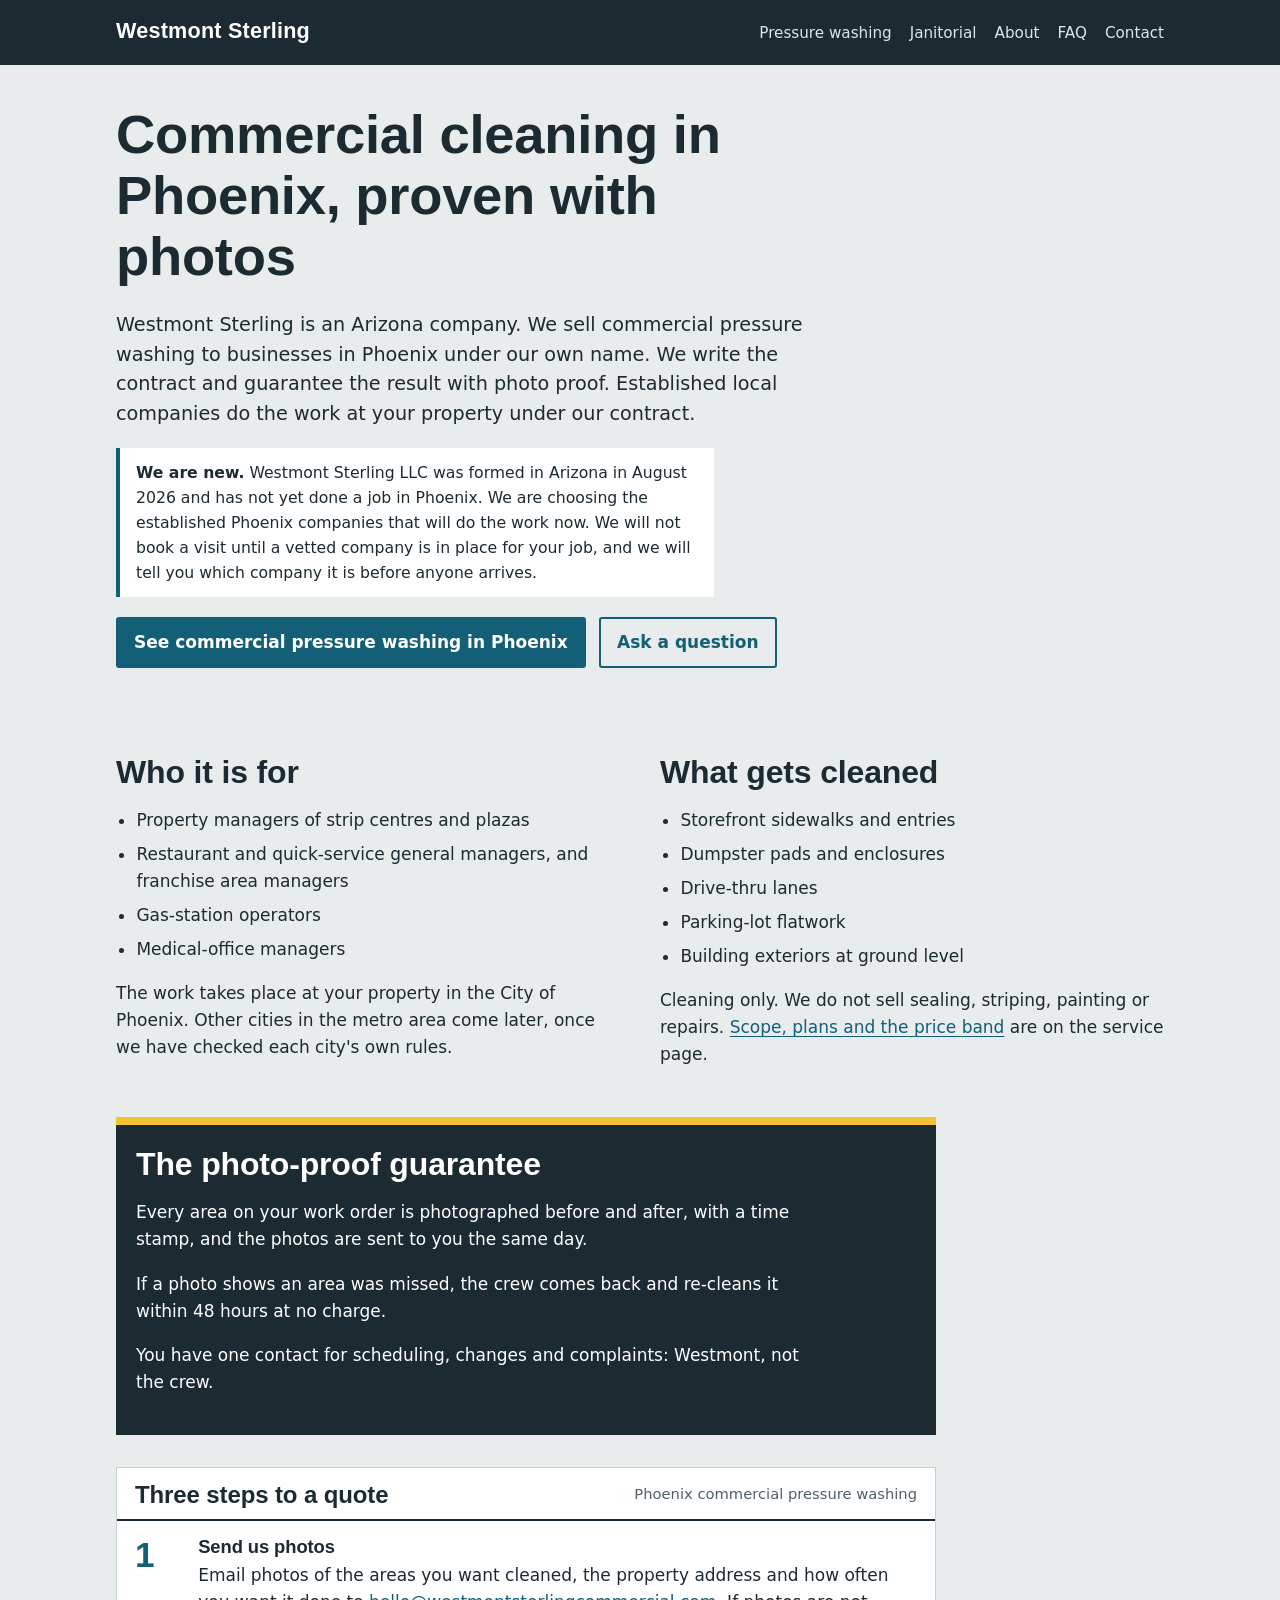
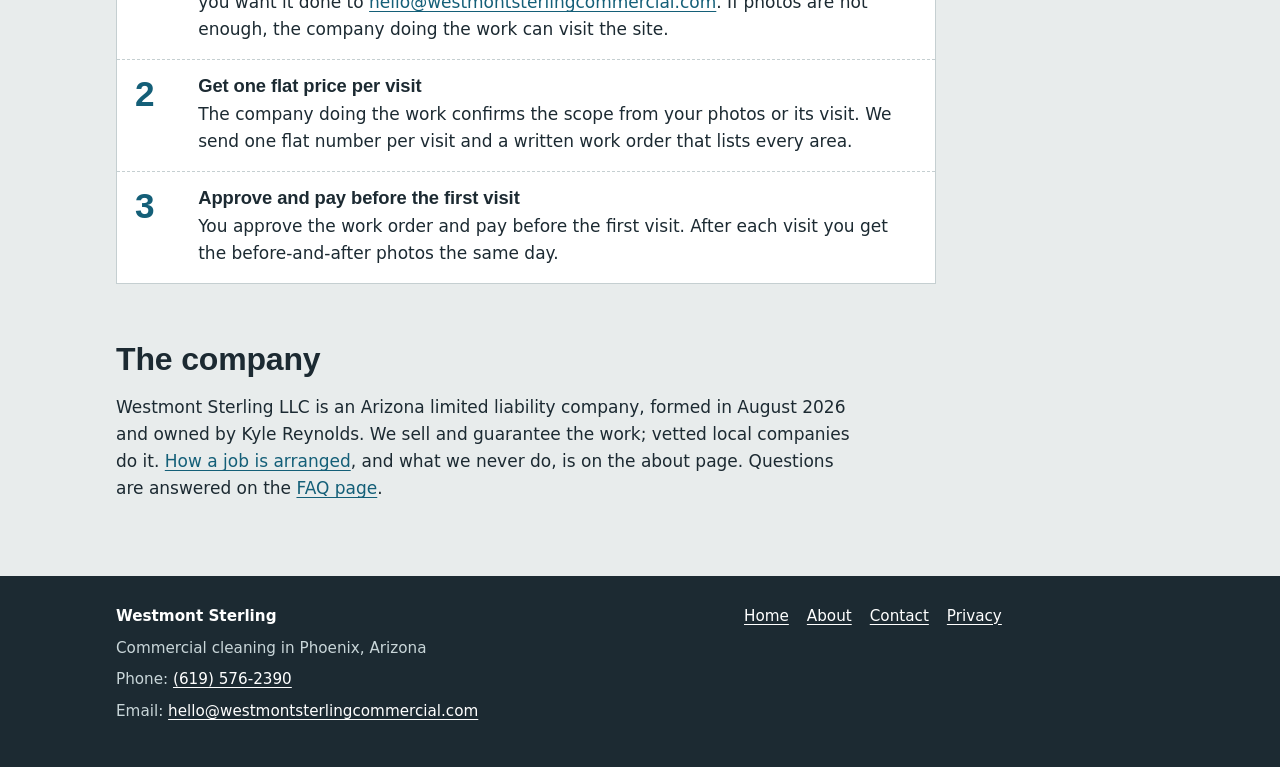
==== index.html @ 51c580ca "Publish westmontsterlingcommercial.com static site Co-Authored-By: Claude Opus 5.5 <noreply@anthropi" ====
<!doctype html>
<html lang="en">
<head>
<meta charset="utf-8">
<meta name="viewport" content="width=device-width, initial-scale=1">
<title>Commercial Cleaning in Phoenix, AZ | Westmont Sterling</title>
<meta name="description" content="Commercial cleaning in Phoenix, AZ: pressure washing sold and guaranteed by Westmont Sterling with dated photos, done by vetted local companies.">
<link rel="canonical" href="https://westmontsterlingcommercial.com/">
<link rel="stylesheet" href="styles.css">
<script type="application/ld+json">
{"@context":"https://schema.org","@type":"Organization","name":"Westmont Sterling","legalName":"Westmont Sterling LLC","url":"https://westmontsterlingcommercial.com/","email":"hello@westmontsterlingcommercial.com","telephone":"+1-619-576-2390","foundingDate":"2026-08-09","areaServed":{"@type":"City","name":"Phoenix","containedInPlace":{"@type":"State","name":"Arizona"}}}
</script>
</head>
<body>
<a class="skip" href="#main">Skip to content</a>
<header class="site-header">
  <div class="wrap">
    <a class="brand" href="index.html">Westmont Sterling</a>
    <nav class="site-nav" aria-label="Main">
      <ul>
        <li><a href="pressure-washing-phoenix.html">Pressure washing</a></li>
        <li><a href="janitorial-phoenix.html">Janitorial</a></li>
        <li><a href="about.html">About</a></li>
        <li><a href="faq.html">FAQ</a></li>
        <li><a href="contact.html">Contact</a></li>
      </ul>
    </nav>
  </div>
</header>

<main id="main">
  <div class="wrap">
    <section class="hero">
      <h1>Commercial cleaning in Phoenix, proven with photos</h1>
      <p class="lede">Westmont Sterling is an Arizona company. We sell commercial pressure washing to businesses in Phoenix under our own name. We write the contract and guarantee the result with photo proof. Established local companies do the work at your property under our contract.</p>
      <p class="disclosure"><strong>We are new.</strong> Westmont Sterling LLC was formed in Arizona in August 2026 and has not yet done a job in Phoenix. We are choosing the established Phoenix companies that will do the work now. We will not book a visit until a vetted company is in place for your job, and we will tell you which company it is before anyone arrives.</p>
      <p><a class="button" href="pressure-washing-phoenix.html">See commercial pressure washing in Phoenix</a> <a class="button quiet" href="contact.html">Ask a question</a></p>
    </section>

    <section class="split" aria-labelledby="who">
      <div>
        <h2 id="who">Who it is for</h2>
        <ul class="facts">
          <li>Property managers of strip centres and plazas</li>
          <li>Restaurant and quick-service general managers, and franchise area managers</li>
          <li>Gas-station operators</li>
          <li>Medical-office managers</li>
        </ul>
        <p>The work takes place at your property in the City of Phoenix. Other cities in the metro area come later, once we have checked each city's own rules.</p>
      </div>
      <div>
        <h2>What gets cleaned</h2>
        <ul class="facts">
          <li>Storefront sidewalks and entries</li>
          <li>Dumpster pads and enclosures</li>
          <li>Drive-thru lanes</li>
          <li>Parking-lot flatwork</li>
          <li>Building exteriors at ground level</li>
        </ul>
        <p>Cleaning only. We do not sell sealing, striping, painting or repairs. <a href="pressure-washing-phoenix.html">Scope, plans and the price band</a> are on the service page.</p>
      </div>
    </section>

    <section class="guarantee" aria-labelledby="proof">
      <h2 id="proof">The photo-proof guarantee</h2>
      <p>Every area on your work order is photographed before and after, with a time stamp, and the photos are sent to you the same day.</p>
      <p>If a photo shows an area was missed, the crew comes back and re-cleans it within 48 hours at no charge.</p>
      <p>You have one contact for scheduling, changes and complaints: Westmont, not the crew.</p>
    </section>

    <section class="work-order" aria-labelledby="steps">
      <header>
        <h2 id="steps">Three steps to a quote</h2>
        <p>Phoenix commercial pressure washing</p>
      </header>
      <ol>
        <li>
          <div>
            <h3>Send us photos</h3>
            <p>Email photos of the areas you want cleaned, the property address and how often you want it done to <a href="mailto:hello@westmontsterlingcommercial.com">hello@westmontsterlingcommercial.com</a>. If photos are not enough, the company doing the work can visit the site.</p>
          </div>
        </li>
        <li>
          <div>
            <h3>Get one flat price per visit</h3>
            <p>The company doing the work confirms the scope from your photos or its visit. We send one flat number per visit and a written work order that lists every area.</p>
          </div>
        </li>
        <li>
          <div>
            <h3>Approve and pay before the first visit</h3>
            <p>You approve the work order and pay before the first visit. After each visit you get the before-and-after photos the same day.</p>
          </div>
        </li>
      </ol>
    </section>

    <section class="prose" aria-labelledby="company">
      <h2 id="company">The company</h2>
      <p>Westmont Sterling LLC is an Arizona limited liability company, formed in August 2026 and owned by Kyle Reynolds. We sell and guarantee the work; vetted local companies do it. <a href="about.html">How a job is arranged</a>, and what we never do, is on the about page. Questions are answered on the <a href="faq.html">FAQ page</a>.</p>
    </section>
  </div>
</main>

<footer class="site-footer">
  <div class="wrap">
    <div class="nap">
      <p><strong>Westmont Sterling</strong></p>
      <p>Commercial cleaning in Phoenix, Arizona</p>
      <p>Phone: <a href="tel:+16195762390">(619) 576-2390</a></p>
      <p>Email: <a href="mailto:hello@westmontsterlingcommercial.com">hello@westmontsterlingcommercial.com</a></p>
    </div>
    <nav aria-label="Footer">
      <ul>
        <li><a href="index.html">Home</a></li>
        <li><a href="about.html">About</a></li>
        <li><a href="contact.html">Contact</a></li>
        <li><a href="privacy.html">Privacy</a></li>
      </ul>
    </nav>
  </div>
</footer>
</body>
</html>
---- styles.css ----
/* Westmont Sterling — site v1 stylesheet. No frameworks, no web fonts, no third-party requests. */

:root {
  --concrete: #e8ecec;   /* washed concrete: page ground */
  --sheet: #ffffff;      /* work-order paper */
  --ink: #1c2a32;        /* wet asphalt: text */
  --muted: #4f5f68;      /* secondary text, 7:1 on sheet */
  --water: #145f78;      /* pool-tile blue: links, rules */
  --water-deep: #0e4558;
  --rule: #c5cfd1;
  --hivis: #f2c230;      /* used only on the guarantee */

  --head: "Avenir Next Condensed", "Roboto Condensed", "Arial Narrow", "Helvetica Neue", Arial, sans-serif;
  --body: system-ui, -apple-system, "Segoe UI", Roboto, "Helvetica Neue", Arial, sans-serif;

  --measure: 68ch;
  --gutter: 16px;
}

*, *::before, *::after { box-sizing: border-box; }

html { -webkit-text-size-adjust: 100%; }

body {
  margin: 0;
  background: var(--concrete);
  color: var(--ink);
  font-family: var(--body);
  font-size: 1.0625rem;
  line-height: 1.6;
}

a { color: var(--water); text-underline-offset: 0.18em; }
a:hover { color: var(--water-deep); }
a:focus-visible, summary:focus-visible {
  outline: 3px solid var(--hivis);
  outline-offset: 2px;
  border-radius: 2px;
}

.skip {
  position: absolute; left: -999px; top: 0;
  background: var(--ink); color: #fff; padding: 8px 12px;
}
.skip:focus { left: 8px; top: 8px; }

/* Header */
.site-header {
  background: var(--ink);
  color: #fff;
}
.site-header .wrap {
  display: flex; flex-wrap: wrap; align-items: baseline; justify-content: space-between;
  gap: 8px 24px; padding-top: 14px; padding-bottom: 14px;
}
.brand {
  font-family: var(--head);
  font-weight: 700;
  font-size: 1.35rem;
  letter-spacing: 0.01em;
  color: #fff;
  text-decoration: none;
}
.brand:hover { color: #fff; }
.site-nav ul {
  list-style: none; margin: 0; padding: 0;
  display: flex; flex-wrap: wrap; gap: 4px 18px;
}
.site-nav a {
  color: #dbe6e8; text-decoration: none; font-size: 0.95rem;
  padding: 6px 0; display: inline-block;
}
.site-nav a:hover, .site-nav a[aria-current="page"] {
  color: #fff; text-decoration: underline; text-decoration-color: var(--hivis);
  text-decoration-thickness: 2px;
}

/* Layout */
.wrap {
  max-width: 1080px;
  margin: 0 auto;
  padding-left: var(--gutter);
  padding-right: var(--gutter);
}
main { padding: 32px 0 56px; }
.prose { max-width: var(--measure); }

/* Type scale (1.25 ratio) */
h1, h2, h3 {
  font-family: var(--head);
  font-weight: 700;
  line-height: 1.12;
  letter-spacing: -0.005em;
  margin: 0 0 0.5em;
}
h1 { font-size: clamp(2rem, 6.4vw, 3.4rem); max-width: 20ch; }
h2 { font-size: clamp(1.5rem, 3.6vw, 2rem); margin-top: 1.8em; }
h3 { font-size: 1.25rem; margin-top: 1.4em; }
p, ul, ol, dl { margin: 0 0 1em; }
.lede { font-size: 1.2rem; line-height: 1.55; max-width: 60ch; }
.small { font-size: 0.9rem; color: var(--muted); }

/* Hero: a plain statement, then the disclosure, nothing decorative */
.hero { padding: 8px 0 8px; }
.hero h1 { margin-bottom: 0.4em; }
.disclosure {
  border-left: 4px solid var(--water);
  background: var(--sheet);
  padding: 12px 16px;
  max-width: 60ch;
  font-size: 0.98rem;
}

/* The work-order sheet: the one memorable element */
.work-order {
  background: var(--sheet);
  border: 1px solid var(--rule);
  margin: 32px 0;
  max-width: 820px;
}
.work-order header {
  display: flex; flex-wrap: wrap; justify-content: space-between; gap: 4px 16px;
  border-bottom: 2px solid var(--ink);
  padding: 14px 18px 10px;
}
.work-order header h2 { margin: 0; font-size: 1.5rem; }
.work-order header p { margin: 0; color: var(--muted); font-size: 0.92rem; }
.work-order ol {
  list-style: none; margin: 0; padding: 0;
  counter-reset: step;
}
.work-order li {
  counter-increment: step;
  display: grid;
  grid-template-columns: 3.2rem 1fr;
  gap: 0 12px;
  padding: 16px 18px;
  border-bottom: 1px dashed var(--rule);
}
.work-order li:last-child { border-bottom: 0; }
.work-order li::before {
  content: counter(step);
  font-family: var(--head);
  font-weight: 700;
  font-size: 2.2rem;
  line-height: 1;
  color: var(--water);
}
.work-order li h3 { margin: 0 0 4px; font-size: 1.15rem; }
.work-order li p { margin: 0; }

/* Guarantee: the only place the hi-vis colour appears */
.guarantee {
  background: var(--ink);
  color: #fff;
  padding: 22px 20px;
  margin: 32px 0;
  max-width: 820px;
  border-top: 8px solid var(--hivis);
}
.guarantee h2 { margin-top: 0; color: #fff; }
.guarantee p { max-width: 62ch; }
.guarantee a { color: #fff; }

/* Two-column blocks on wider screens */
.split { display: grid; gap: 8px 40px; }
@media (min-width: 760px) {
  .split { grid-template-columns: 1fr 1fr; }
}

/* Plain lists of facts */
.facts { padding-left: 1.2em; }
.facts li { margin-bottom: 0.4em; }

/* Price table */
.price-table {
  border-collapse: collapse;
  width: 100%;
  max-width: 640px;
  background: var(--sheet);
  margin: 8px 0 12px;
  font-size: 0.98rem;
}
.price-table caption {
  text-align: left; font-size: 0.9rem; color: var(--muted); padding-bottom: 6px;
}
.price-table th, .price-table td {
  text-align: left; padding: 10px 12px; border-bottom: 1px solid var(--rule); vertical-align: top;
}
.price-table thead th { border-bottom: 2px solid var(--ink); font-family: var(--head); font-size: 1.05rem; }
.price-table td.num { white-space: nowrap; font-variant-numeric: tabular-nums; }

/* FAQ */
.faq details {
  background: var(--sheet);
  border: 1px solid var(--rule);
  margin: 0 0 8px;
  max-width: 820px;
}
.faq summary {
  cursor: pointer;
  padding: 14px 16px;
  font-weight: 600;
  list-style-position: outside;
}
.faq details[open] summary { border-bottom: 1px solid var(--rule); }
.faq details > div { padding: 12px 16px 4px; max-width: var(--measure); }
.faq h2 + details { margin-top: 0; }

/* Contact block */
.contact-lines { font-size: 1.25rem; line-height: 1.8; padding-left: 0; list-style: none; }
.contact-lines a { font-weight: 600; }

.button {
  display: inline-block;
  background: var(--water);
  color: #fff;
  text-decoration: none;
  font-weight: 600;
  padding: 12px 18px;
  border-radius: 3px;
  margin: 4px 8px 4px 0;
}
.button:hover { background: var(--water-deep); color: #fff; }
.button.quiet {
  background: transparent; color: var(--water); border: 2px solid var(--water); padding: 10px 16px;
}
.button.quiet:hover { background: var(--sheet); color: var(--water-deep); }

.callout {
  background: var(--sheet);
  border: 1px solid var(--rule);
  padding: 18px 20px;
  max-width: 820px;
  margin: 28px 0;
}
.callout h2 { margin-top: 0; }

/* Footer: name, phone, email on every page (P4 step 5; no address, C16) */
.site-footer {
  background: var(--ink);
  color: #c9d6d9;
  font-size: 0.95rem;
  padding: 28px 0 36px;
}
.site-footer a { color: #fff; }
.site-footer .wrap { display: grid; gap: 16px 40px; }
@media (min-width: 760px) {
  .site-footer .wrap { grid-template-columns: 1.4fr 1fr; }
}
.site-footer ul { list-style: none; margin: 0; padding: 0; display: flex; flex-wrap: wrap; gap: 4px 18px; }
.site-footer p { margin: 0 0 0.5em; }
.nap strong { color: #fff; }

@media (prefers-reduced-motion: reduce) {
  * { scroll-behavior: auto !important; transition: none !important; animation: none !important; }
}

@media print {
  .site-header, .site-footer, .skip { display: none; }
  body { background: #fff; }
}
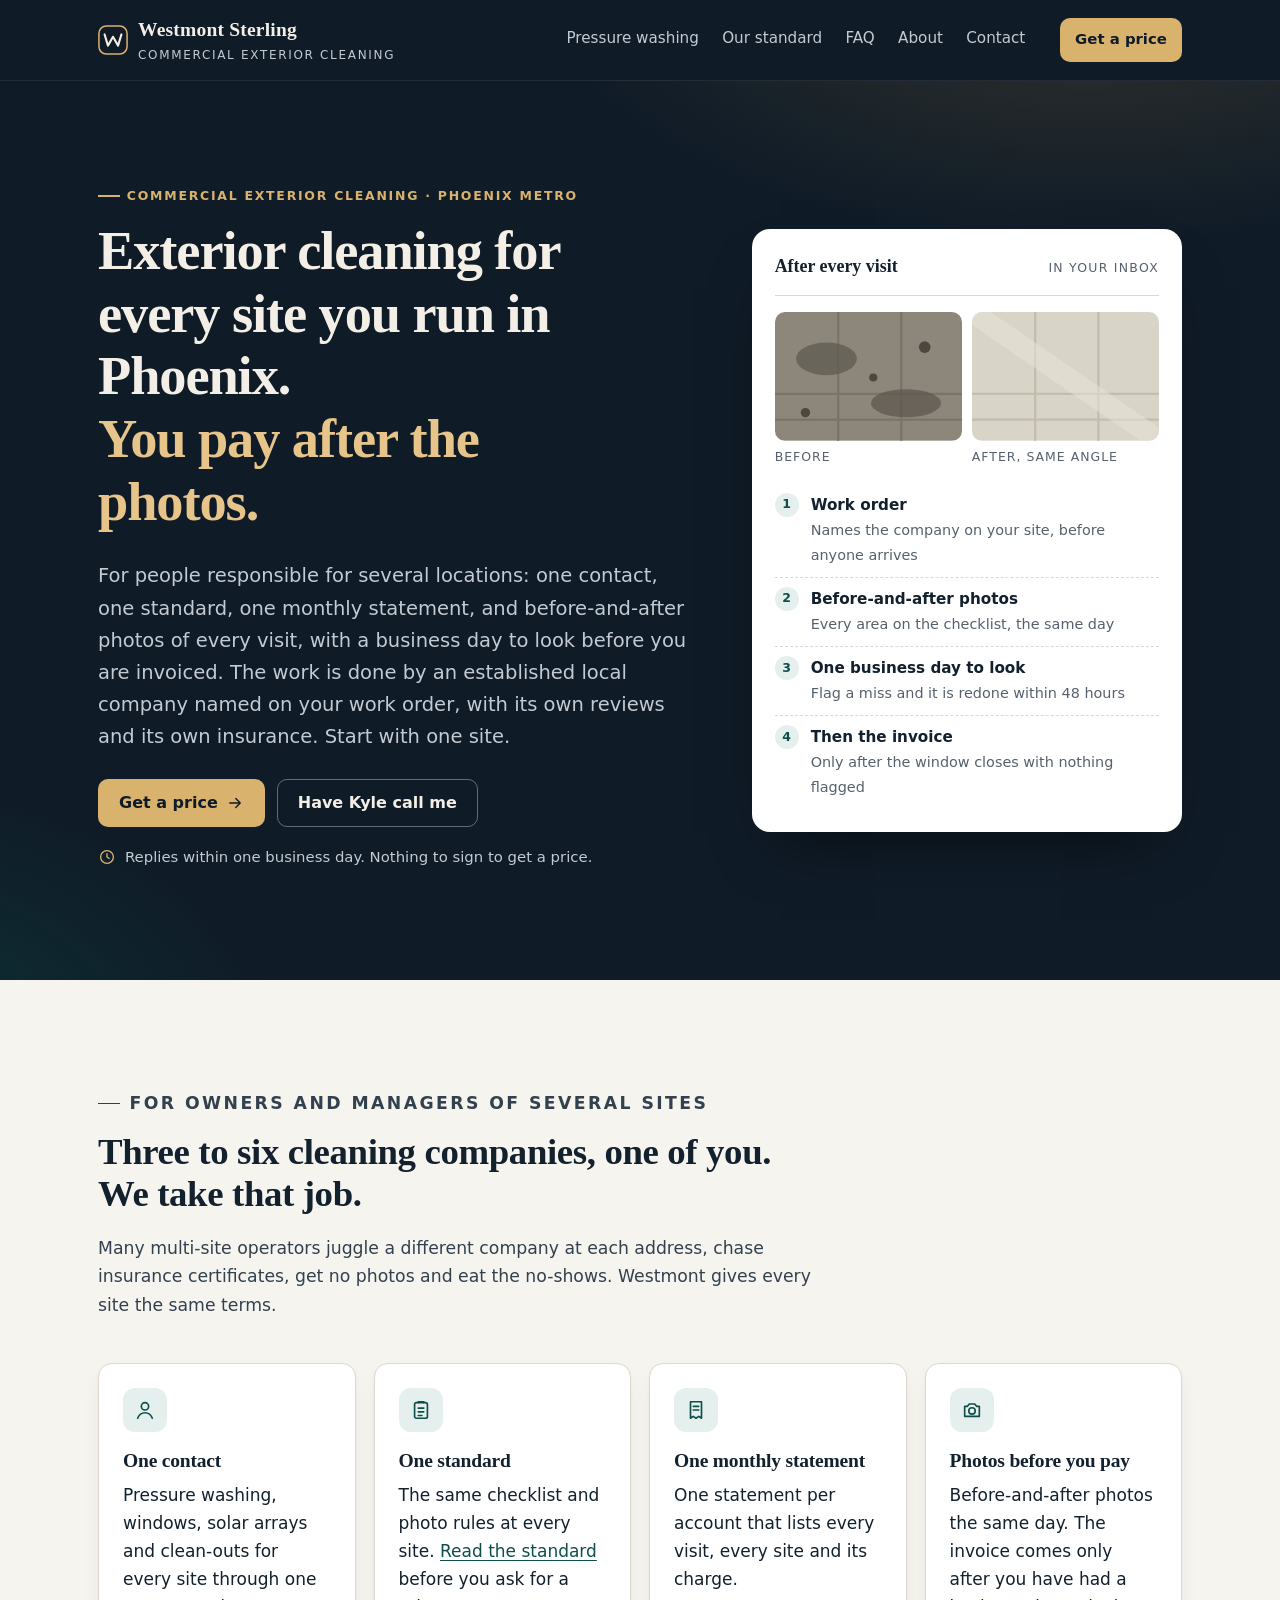
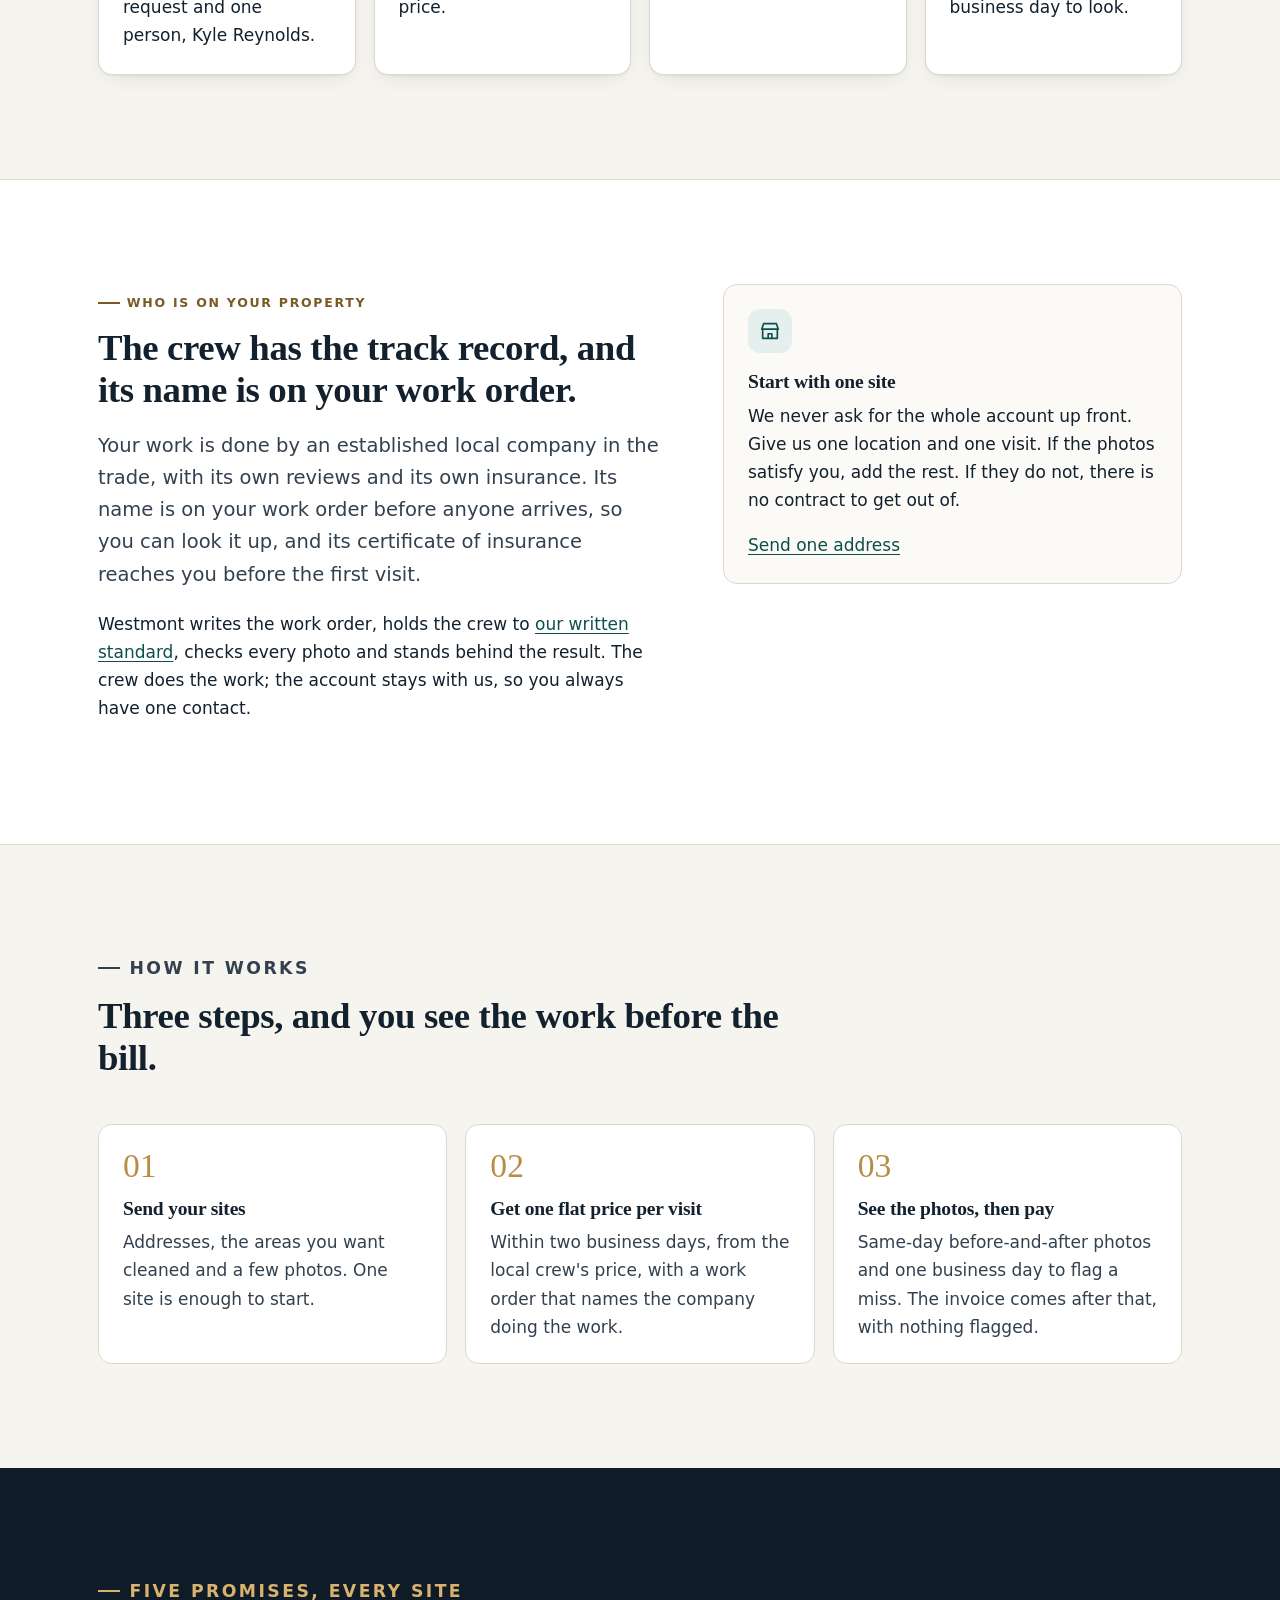
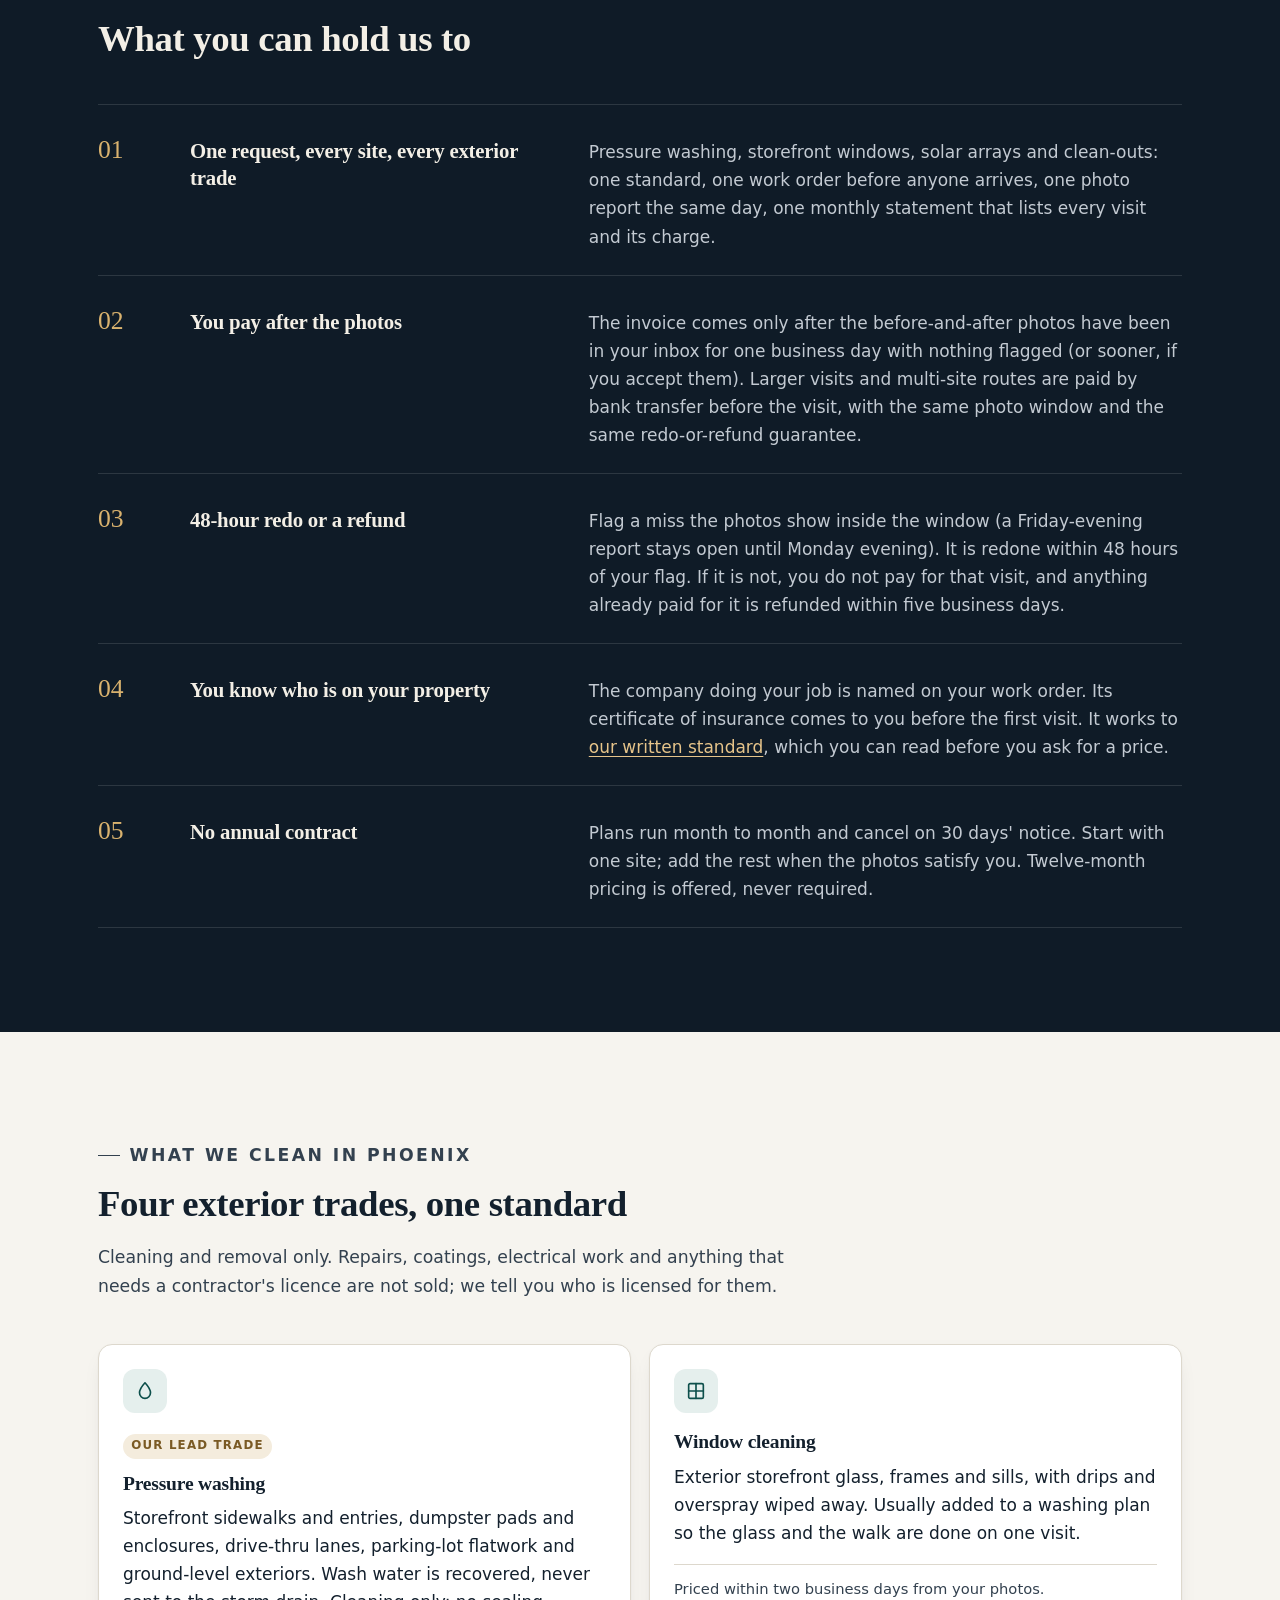
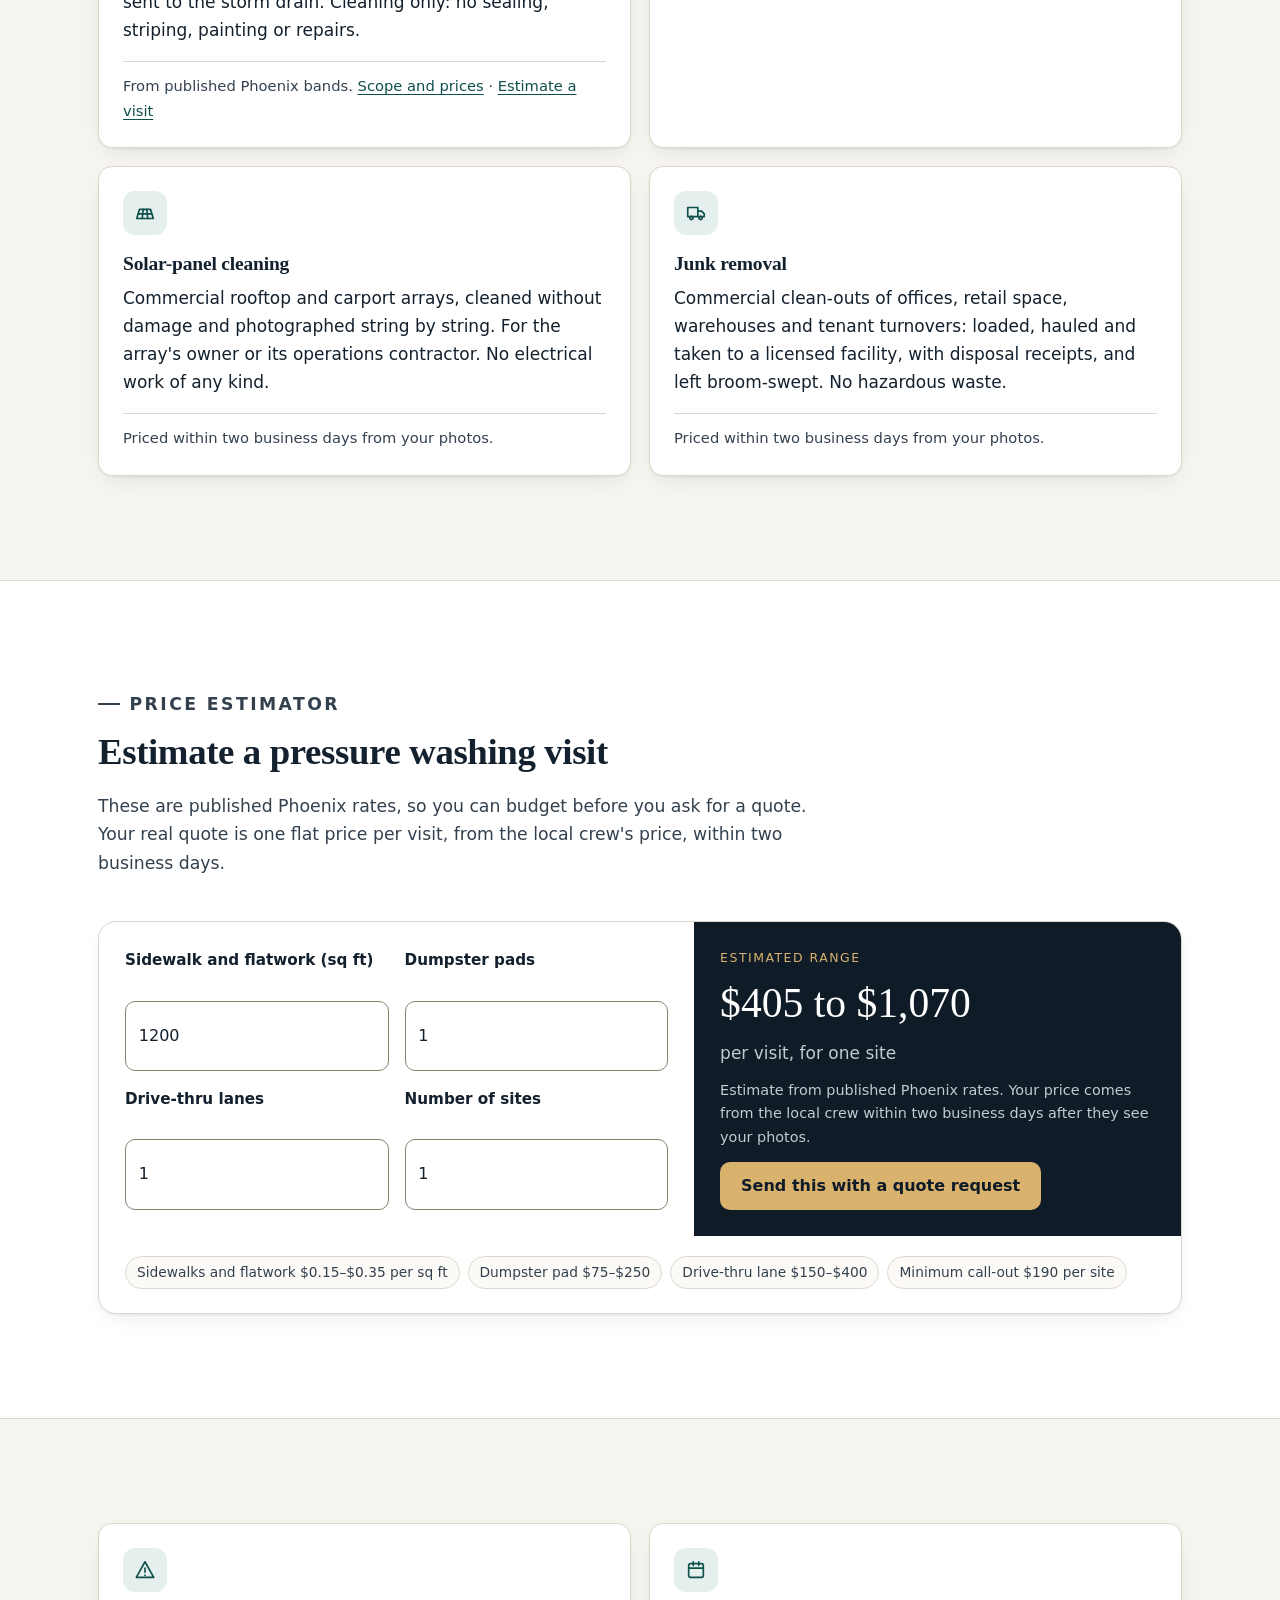
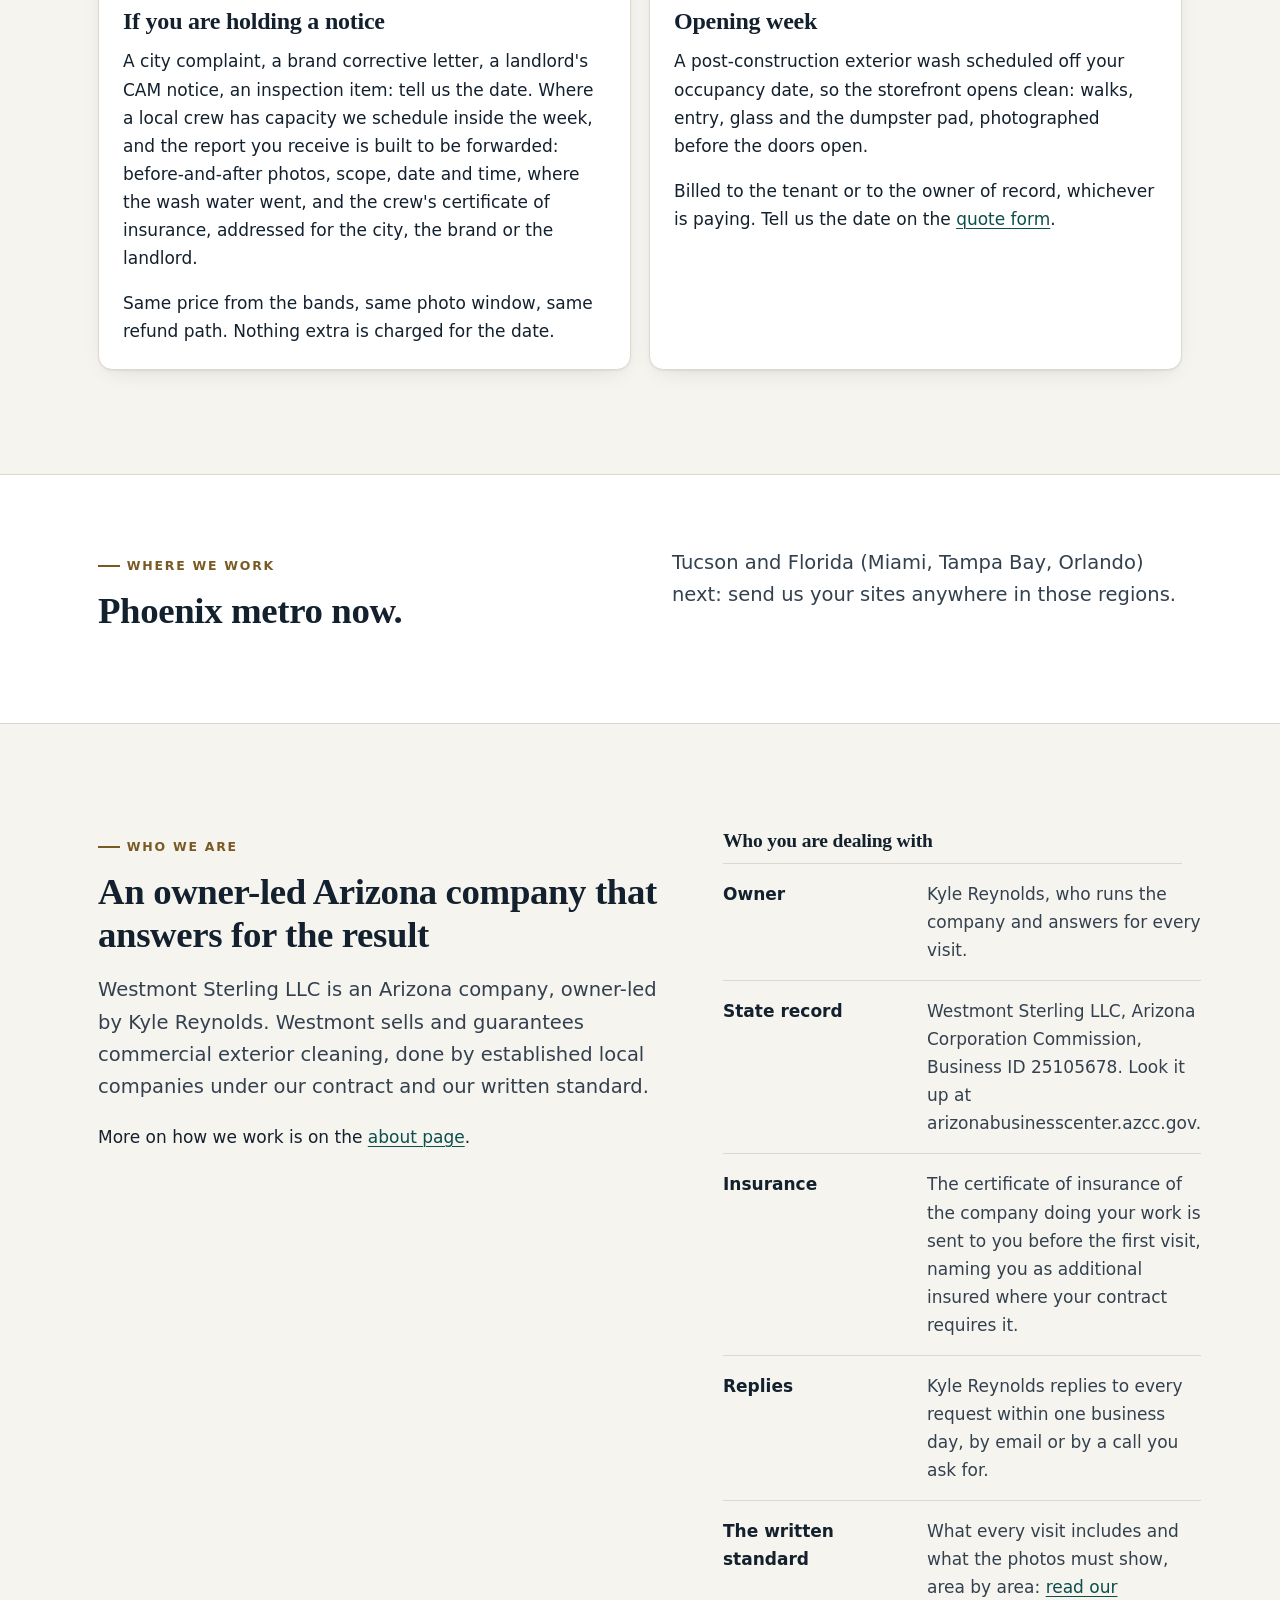
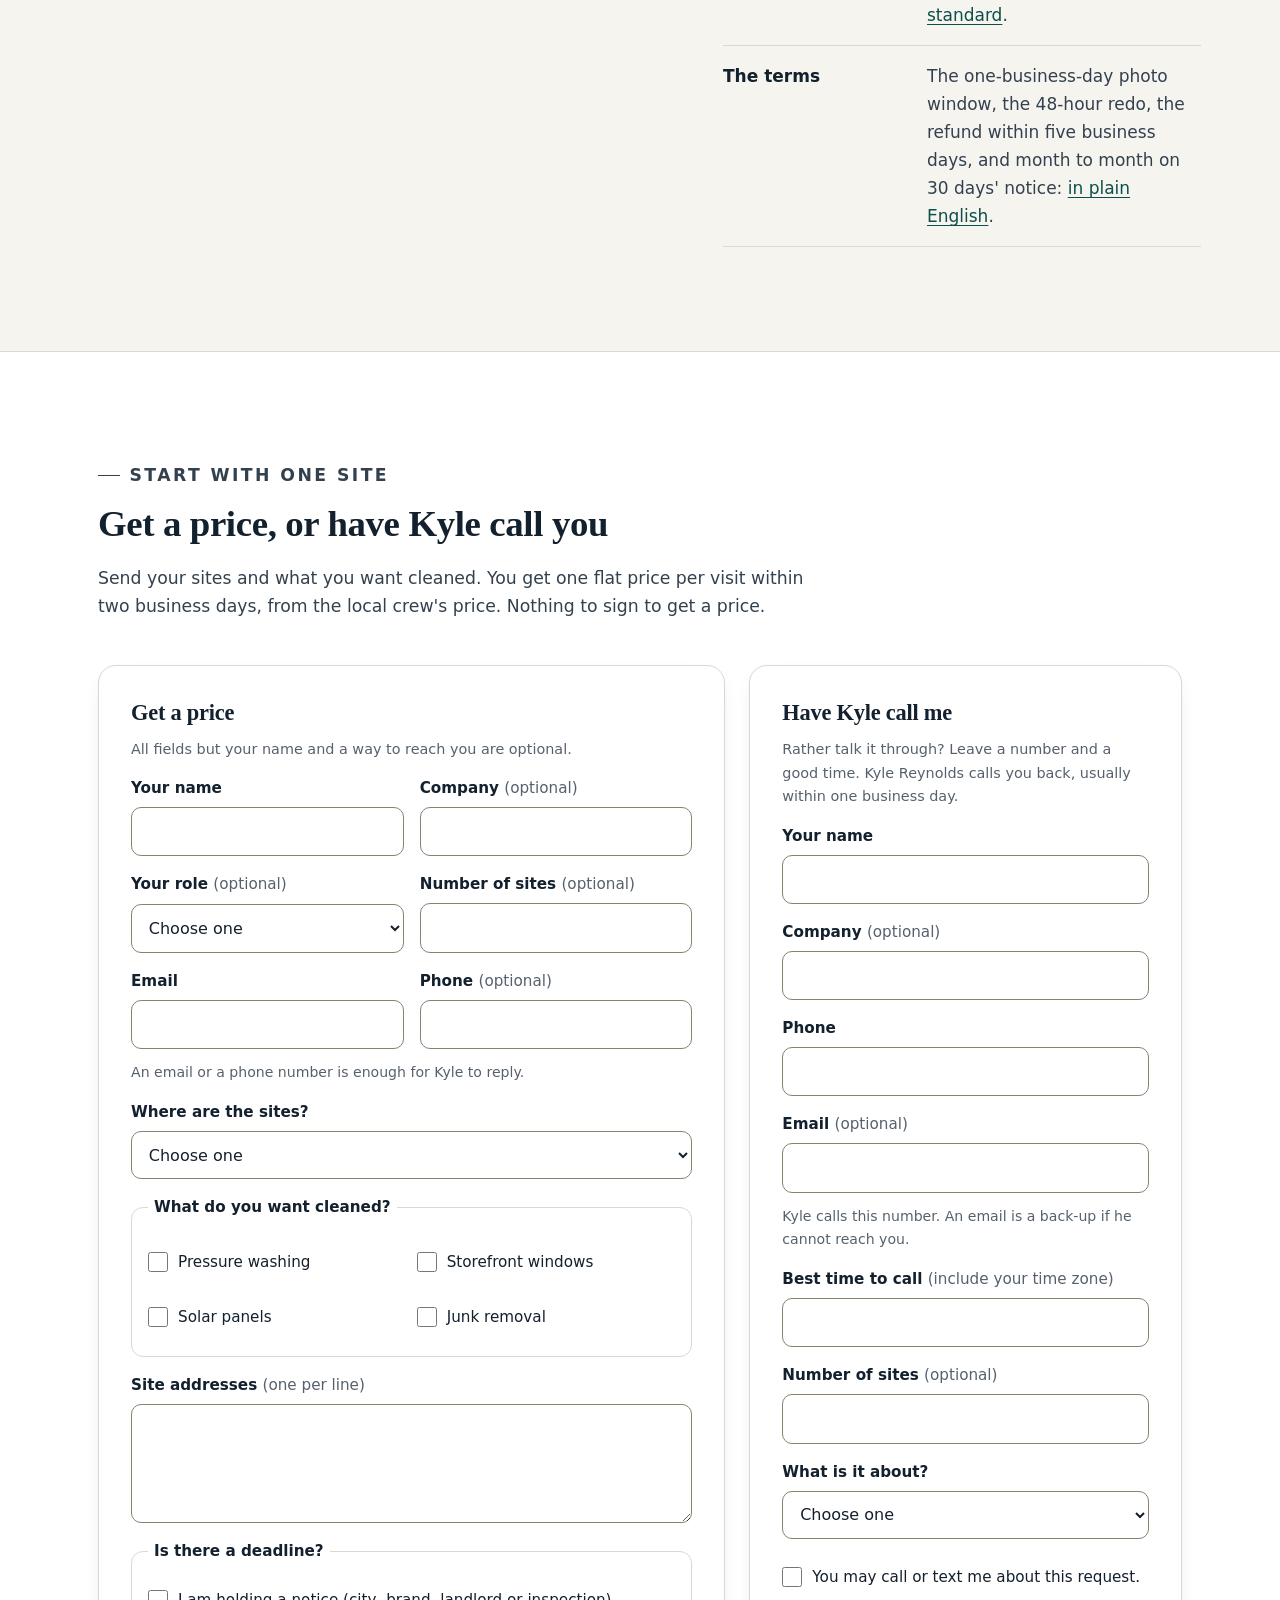
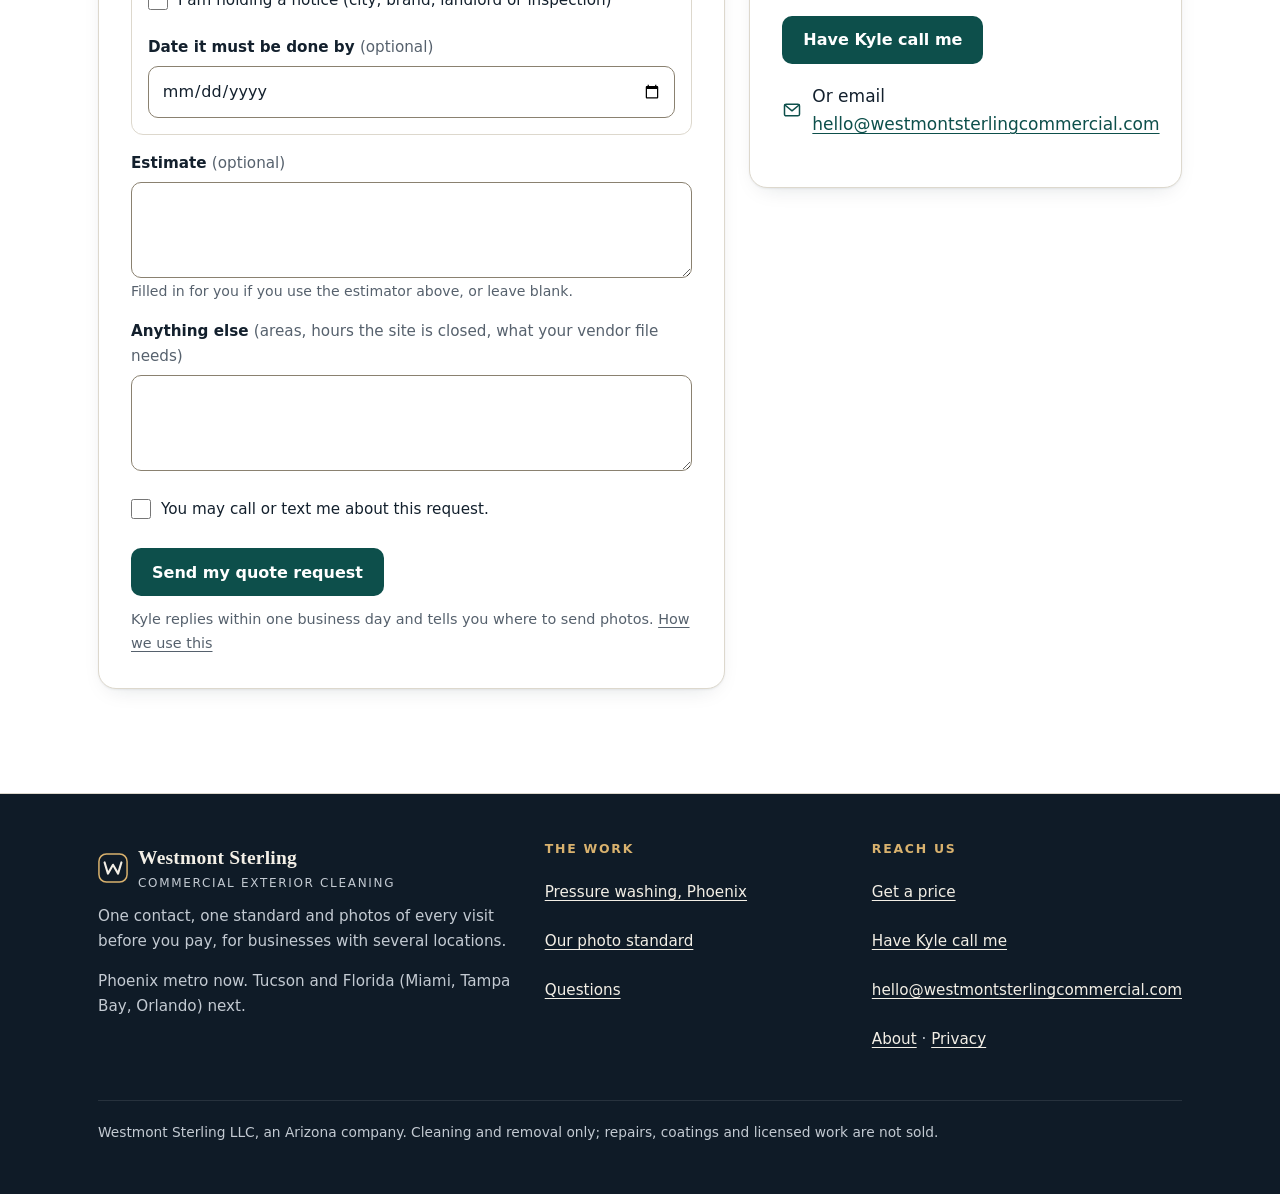
==== commit 0e7d4d6f: "Rebuild site to the approved offer (v4.2): plain pitch, working request forms, price estimator, no p" ====
--- a/index.html
+++ b/index.html
@@ -1,123 +1,347 @@
 <!doctype html>
-<html lang="en">
+<html lang="en" class="no-js">
 <head>
 <meta charset="utf-8">
 <meta name="viewport" content="width=device-width, initial-scale=1">
-<title>Commercial Cleaning in Phoenix, AZ | Westmont Sterling</title>
-<meta name="description" content="Commercial cleaning in Phoenix, AZ: pressure washing sold and guaranteed by Westmont Sterling with dated photos, done by vetted local companies.">
+<title>Commercial Exterior Cleaning in Phoenix | Westmont Sterling</title>
+<meta name="description" content="Exterior cleaning for multi-site businesses in Phoenix: one contact, one standard, photos of every visit, then the invoice. Start with one site.">
 <link rel="canonical" href="https://westmontsterlingcommercial.com/">
+<meta name="theme-color" content="#0f1b27">
 <link rel="stylesheet" href="styles.css">
-<script type="application/ld+json">
-{"@context":"https://schema.org","@type":"Organization","name":"Westmont Sterling","legalName":"Westmont Sterling LLC","url":"https://westmontsterlingcommercial.com/","email":"hello@westmontsterlingcommercial.com","telephone":"+1-619-576-2390","foundingDate":"2026-08-09","areaServed":{"@type":"City","name":"Phoenix","containedInPlace":{"@type":"State","name":"Arizona"}}}
-</script>
+<script src="site.js" defer></script>
+<script type="application/ld+json">{"@context":"https://schema.org","@type":"Organization","name":"Westmont Sterling","legalName":"Westmont Sterling LLC","url":"https://westmontsterlingcommercial.com/","email":"hello@westmontsterlingcommercial.com"}</script>
 </head>
 <body>
 <a class="skip" href="#main">Skip to content</a>
 <header class="site-header">
   <div class="wrap">
-    <a class="brand" href="index.html">Westmont Sterling</a>
-    <nav class="site-nav" aria-label="Main">
-      <ul>
-        <li><a href="pressure-washing-phoenix.html">Pressure washing</a></li>
-        <li><a href="janitorial-phoenix.html">Janitorial</a></li>
-        <li><a href="about.html">About</a></li>
-        <li><a href="faq.html">FAQ</a></li>
-        <li><a href="contact.html">Contact</a></li>
+    <a class="brand" href="index.html"><svg width="32" height="32" viewBox="0 0 32 32" aria-hidden="true" focusable="false"><rect x="1" y="1" width="30" height="30" rx="8" fill="none" stroke="#d9b26e" stroke-width="1.6"/><path d="M7 10l3.6 12L16 12.5 21.4 22 25 10" fill="none" stroke="#f3efe6" stroke-width="2.2" stroke-linecap="round" stroke-linejoin="round"/></svg><span>Westmont Sterling<small>Commercial exterior cleaning</small></span></a>
+    <nav class="site-nav" aria-label="Main"><ul><li><a href="pressure-washing-phoenix.html">Pressure washing</a></li><li><a href="standard.html">Our standard</a></li><li><a href="faq.html">FAQ</a></li><li><a href="about.html">About</a></li><li><a href="contact.html">Contact</a></li></ul></nav>
+    <a class="btn btn-brass btn-sm header-cta" href="#quote">Get a price</a>
+  </div>
+</header>
+<main id="main">
+<section class="hero on-night">
+  <div class="wrap">
+    <div>
+      <p class="eyebrow">Commercial exterior cleaning · Phoenix metro</p>
+      <h1>Exterior cleaning for every site you run in Phoenix. <span>You pay after the photos.</span></h1>
+      <p class="lede">For people responsible for several locations: one contact, one standard, one monthly statement, and before-and-after photos of every visit, with a business day to look before you are invoiced. The work is done by an established local company named on your work order, with its own reviews and its own insurance. Start with one site.</p>
+      <div class="actions">
+        <a class="btn btn-brass" href="#quote">Get a price <svg width="24" height="24" viewBox="0 0 24 24" fill="none" stroke="currentColor" stroke-width="1.8" stroke-linecap="round" stroke-linejoin="round" aria-hidden="true" focusable="false"><path d="M5 12h14M13 6l6 6-6 6"/></svg></a>
+        <a class="btn btn-ghost" href="#call">Have Kyle call me</a>
+      </div>
+      <p class="hero-note"><svg width="24" height="24" viewBox="0 0 24 24" fill="none" stroke="currentColor" stroke-width="1.8" stroke-linecap="round" stroke-linejoin="round" aria-hidden="true" focusable="false"><circle cx="12" cy="12" r="8.5"/><path d="M12 7.5V12l3 2"/></svg>Replies within one business day. Nothing to sign to get a price.</p>
+    </div>
+    <div class="report" role="group" aria-label="What arrives after every visit">
+      <div class="report-head"><strong>After every visit</strong><span>In your inbox</span></div>
+      <div class="ba">
+        <figure><svg width="160" height="110" viewBox="0 0 160 110" role="img" aria-label="Illustration: a stained concrete pad before cleaning"><rect width="160" height="110" fill="#8d877b"/><path d="M0 70h160M0 92h160M54 0v110M108 0v110" stroke="#7a7468" stroke-width="2"/><ellipse cx="44" cy="40" rx="26" ry="14" fill="#5f5a50" opacity=".75"/><ellipse cx="112" cy="78" rx="30" ry="12" fill="#5a554b" opacity=".7"/><circle cx="128" cy="30" r="5" fill="#4d483f"/><circle cx="84" cy="56" r="3.5" fill="#4d483f"/><circle cx="26" cy="86" r="4" fill="#4d483f"/></svg><figcaption>Before</figcaption></figure>
+        <figure><svg width="160" height="110" viewBox="0 0 160 110" role="img" aria-label="Illustration: the same pad, clean, from the same angle"><rect width="160" height="110" fill="#d9d4c8"/><path d="M0 70h160M0 92h160M54 0v110M108 0v110" stroke="#c4bdae" stroke-width="2"/><path d="M0 0l160 110" stroke="#e7e2d7" stroke-width="18" opacity=".55"/></svg><figcaption>After, same angle</figcaption></figure>
+      </div>
+      <ol>
+        <li><div><b>Work order</b><span>Names the company on your site, before anyone arrives</span></div></li>
+        <li><div><b>Before-and-after photos</b><span>Every area on the checklist, the same day</span></div></li>
+        <li><div><b>One business day to look</b><span>Flag a miss and it is redone within 48 hours</span></div></li>
+        <li><div><b>Then the invoice</b><span>Only after the window closes with nothing flagged</span></div></li>
+      </ol>
+    </div>
+  </div>
+</section>
+
+<section class="section" aria-labelledby="why">
+  <div class="wrap">
+    <div class="section-head">
+      <p class="eyebrow">For owners and managers of several sites</p>
+      <h2 id="why">Three to six cleaning companies, one of you. We take that job.</h2>
+      <p>Many multi-site operators juggle a different company at each address, chase insurance certificates, get no photos and eat the no-shows. Westmont gives every site the same terms.</p>
+    </div>
+    <div class="grid grid-4">
+      <div class="card"><div class="icon"><svg width="24" height="24" viewBox="0 0 24 24" fill="none" stroke="currentColor" stroke-width="1.8" stroke-linecap="round" stroke-linejoin="round" aria-hidden="true" focusable="false"><circle cx="12" cy="8" r="4"/><path d="M4 21c1.5-4 4.5-6 8-6s6.5 2 8 6"/></svg></div><h3>One contact</h3><p>Pressure washing, windows, solar arrays and clean-outs for every site through one request and one person, Kyle Reynolds.</p></div>
+      <div class="card"><div class="icon"><svg width="24" height="24" viewBox="0 0 24 24" fill="none" stroke="currentColor" stroke-width="1.8" stroke-linecap="round" stroke-linejoin="round" aria-hidden="true" focusable="false"><rect x="5" y="4" width="14" height="17" rx="2"/><path d="M9 4V3h6v1M9 10h6M9 14h6M9 18h4"/></svg></div><h3>One standard</h3><p>The same checklist and photo rules at every site. <a href="standard.html">Read the standard</a> before you ask for a price.</p></div>
+      <div class="card"><div class="icon"><svg width="24" height="24" viewBox="0 0 24 24" fill="none" stroke="currentColor" stroke-width="1.8" stroke-linecap="round" stroke-linejoin="round" aria-hidden="true" focusable="false"><path d="M6 3h12v18l-3-2-3 2-3-2-3 2z"/><path d="M9 8h6M9 12h6"/></svg></div><h3>One monthly statement</h3><p>One statement per account that lists every visit, every site and its charge.</p></div>
+      <div class="card"><div class="icon"><svg width="24" height="24" viewBox="0 0 24 24" fill="none" stroke="currentColor" stroke-width="1.8" stroke-linecap="round" stroke-linejoin="round" aria-hidden="true" focusable="false"><path d="M4 8h3l2-2.5h6L17 8h3v11H4z"/><circle cx="12" cy="13" r="3.5"/></svg></div><h3>Photos before you pay</h3><p>Before-and-after photos the same day. The invoice comes only after you have had a business day to look.</p></div>
+    </div>
+  </div>
+</section>
+
+<section class="section section-alt" aria-labelledby="crew">
+  <div class="wrap split split-wide">
+    <div>
+      <p class="eyebrow">Who is on your property</p>
+      <h2 id="crew">The crew has the track record, and its name is on your work order.</h2>
+      <p class="lede">Your work is done by an established local company in the trade, with its own reviews and its own insurance. Its name is on your work order before anyone arrives, so you can look it up, and its certificate of insurance reaches you before the first visit.</p>
+      <p>Westmont writes the work order, holds the crew to <a href="standard.html">our written standard</a>, checks every photo and stands behind the result. The crew does the work; the account stays with us, so you always have one contact.</p>
+    </div>
+    <div class="card card-flat">
+      <div class="icon"><svg width="24" height="24" viewBox="0 0 24 24" fill="none" stroke="currentColor" stroke-width="1.8" stroke-linecap="round" stroke-linejoin="round" aria-hidden="true" focusable="false"><path d="M4 10v10h16V10M3 10l2-6h14l2 6zM10 20v-5h4v5"/></svg></div>
+      <h3>Start with one site</h3>
+      <p>We never ask for the whole account up front. Give us one location and one visit. If the photos satisfy you, add the rest. If they do not, there is no contract to get out of.</p>
+      <p><a href="#quote">Send one address</a></p>
+    </div>
+  </div>
+</section>
+
+<section class="section" aria-labelledby="how">
+  <div class="wrap">
+    <div class="section-head">
+      <p class="eyebrow">How it works</p>
+      <h2 id="how">Three steps, and you see the work before the bill.</h2>
+    </div>
+    <ol class="steps">
+      <li><h3>Send your sites</h3><p>Addresses, the areas you want cleaned and a few photos. One site is enough to start.</p></li>
+      <li><h3>Get one flat price per visit</h3><p>Within two business days, from the local crew's price, with a work order that names the company doing the work.</p></li>
+      <li><h3>See the photos, then pay</h3><p>Same-day before-and-after photos and one business day to flag a miss. The invoice comes after that, with nothing flagged.</p></li>
+    </ol>
+  </div>
+</section>
+
+<section class="section on-night" aria-labelledby="promises">
+  <div class="wrap">
+    <div class="section-head">
+      <p class="eyebrow">Five promises, every site</p>
+      <h2 id="promises">What you can hold us to</h2>
+    </div>
+    <ol class="promises">
+      <li><span class="num">01</span><h3>One request, every site, every exterior trade</h3><p>Pressure washing, storefront windows, solar arrays and clean-outs: one standard, one work order before anyone arrives, one photo report the same day, one monthly statement that lists every visit and its charge.</p></li>
+      <li><span class="num">02</span><h3>You pay after the photos</h3><p>The invoice comes only after the before-and-after photos have been in your inbox for one business day with nothing flagged (or sooner, if you accept them). Larger visits and multi-site routes are paid by bank transfer before the visit, with the same photo window and the same redo-or-refund guarantee.</p></li>
+      <li><span class="num">03</span><h3>48-hour redo or a refund</h3><p>Flag a miss the photos show inside the window (a Friday-evening report stays open until Monday evening). It is redone within 48 hours of your flag. If it is not, you do not pay for that visit, and anything already paid for it is refunded within five business days.</p></li>
+      <li><span class="num">04</span><h3>You know who is on your property</h3><p>The company doing your job is named on your work order. Its certificate of insurance comes to you before the first visit. It works to <a href="standard.html">our written standard</a>, which you can read before you ask for a price.</p></li>
+      <li><span class="num">05</span><h3>No annual contract</h3><p>Plans run month to month and cancel on 30 days' notice. Start with one site; add the rest when the photos satisfy you. Twelve-month pricing is offered, never required.</p></li>
+    </ol>
+  </div>
+</section>
+
+<section class="section" aria-labelledby="trades">
+  <div class="wrap">
+    <div class="section-head">
+      <p class="eyebrow">What we clean in Phoenix</p>
+      <h2 id="trades">Four exterior trades, one standard</h2>
+      <p>Cleaning and removal only. Repairs, coatings, electrical work and anything that needs a contractor's licence are not sold; we tell you who is licensed for them.</p>
+    </div>
+    <div class="grid grid-2">
+      <div class="card"><div class="icon"><svg width="24" height="24" viewBox="0 0 24 24" fill="none" stroke="currentColor" stroke-width="1.8" stroke-linecap="round" stroke-linejoin="round" aria-hidden="true" focusable="false"><path d="M12 3s6 6.5 6 11a6 6 0 0 1-12 0c0-4.5 6-11 6-11z"/></svg></div><span class="tag">Our lead trade</span><h3>Pressure washing</h3><p>Storefront sidewalks and entries, dumpster pads and enclosures, drive-thru lanes, parking-lot flatwork and ground-level exteriors. Wash water is recovered, never sent to the storm drain. Cleaning only: no sealing, striping, painting or repairs.</p><p class="price-note">From published Phoenix bands. <a href="pressure-washing-phoenix.html">Scope and prices</a> · <a href="#estimate">Estimate a visit</a></p></div>
+      <div class="card"><div class="icon"><svg width="24" height="24" viewBox="0 0 24 24" fill="none" stroke="currentColor" stroke-width="1.8" stroke-linecap="round" stroke-linejoin="round" aria-hidden="true" focusable="false"><rect x="4" y="4" width="16" height="16" rx="1.5"/><path d="M12 4v16M4 12h16"/></svg></div><h3>Window cleaning</h3><p>Exterior storefront glass, frames and sills, with drips and overspray wiped away. Usually added to a washing plan so the glass and the walk are done on one visit.</p><p class="price-note">Priced within two business days from your photos.</p></div>
+      <div class="card"><div class="icon"><svg width="24" height="24" viewBox="0 0 24 24" fill="none" stroke="currentColor" stroke-width="1.8" stroke-linecap="round" stroke-linejoin="round" aria-hidden="true" focusable="false"><path d="M3 18l3-10h12l3 10z"/><path d="M4.5 13h15M10 8l-1 10M14 8l1 10"/></svg></div><h3>Solar-panel cleaning</h3><p>Commercial rooftop and carport arrays, cleaned without damage and photographed string by string. For the array's owner or its operations contractor. No electrical work of any kind.</p><p class="price-note">Priced within two business days from your photos.</p></div>
+      <div class="card"><div class="icon"><svg width="24" height="24" viewBox="0 0 24 24" fill="none" stroke="currentColor" stroke-width="1.8" stroke-linecap="round" stroke-linejoin="round" aria-hidden="true" focusable="false"><path d="M3 6h11v10H3zM14 10h4l3 3v3h-7"/><circle cx="7" cy="17.5" r="1.8"/><circle cx="17" cy="17.5" r="1.8"/></svg></div><h3>Junk removal</h3><p>Commercial clean-outs of offices, retail space, warehouses and tenant turnovers: loaded, hauled and taken to a licensed facility, with disposal receipts, and left broom-swept. No hazardous waste.</p><p class="price-note">Priced within two business days from your photos.</p></div>
+    </div>
+  </div>
+</section>
+
+<section class="section section-alt" id="estimate" aria-labelledby="estimate-h">
+  <div class="wrap">
+    <div class="section-head">
+      <p class="eyebrow">Price estimator</p>
+      <h2 id="estimate-h">Estimate a pressure washing visit</h2>
+      <p>These are published Phoenix rates, so you can budget before you ask for a quote. Your real quote is one flat price per visit, from the local crew's price, within two business days.</p>
+    </div>
+    <div class="estimator-card">
+      <div class="estimator-grid" id="estimator" hidden>
+        <div class="estimator-inputs">
+          <div class="field"><label for="est-sqft">Sidewalk and flatwork (sq ft)</label><input id="est-sqft" type="number" min="0" step="50" inputmode="numeric" value="1200"></div>
+          <div class="field"><label for="est-pads">Dumpster pads</label><input id="est-pads" type="number" min="0" step="1" inputmode="numeric" value="1"></div>
+          <div class="field"><label for="est-lanes">Drive-thru lanes</label><input id="est-lanes" type="number" min="0" step="1" inputmode="numeric" value="1"></div>
+          <div class="field"><label for="est-sites">Number of sites</label><input id="est-sites" type="number" min="1" step="1" inputmode="numeric" value="1"></div>
+        </div>
+        <div class="estimator-result">
+          <p class="label">Estimated range</p>
+          <output id="est-output" for="est-sqft est-pads est-lanes est-sites" aria-live="polite">$190 minimum</output>
+          <p class="per" id="est-per">per visit</p>
+          <p class="fine">Estimate from published Phoenix rates. Your price comes from the local crew within two business days after they see your photos.</p>
+          <button type="button" class="btn btn-brass" id="est-send">Send this with a quote request</button>
+        </div>
+      </div>
+      <ul class="rates js-only" aria-label="Rates used">
+        <li>Sidewalks and flatwork $0.15–$0.35 per sq ft</li>
+        <li>Dumpster pad $75–$250</li>
+        <li>Drive-thru lane $150–$400</li>
+        <li>Minimum call-out $190 per site</li>
       </ul>
-    </nav>
-  </div>
-</header>
-
-<main id="main">
-  <div class="wrap">
-    <section class="hero">
-      <h1>Commercial cleaning in Phoenix, proven with photos</h1>
-      <p class="lede">Westmont Sterling is an Arizona company. We sell commercial pressure washing to businesses in Phoenix under our own name. We write the contract and guarantee the result with photo proof. Established local companies do the work at your property under our contract.</p>
-      <p class="disclosure"><strong>We are new.</strong> Westmont Sterling LLC was formed in Arizona in August 2026 and has not yet done a job in Phoenix. We are choosing the established Phoenix companies that will do the work now. We will not book a visit until a vetted company is in place for your job, and we will tell you which company it is before anyone arrives.</p>
-      <p><a class="button" href="pressure-washing-phoenix.html">See commercial pressure washing in Phoenix</a> <a class="button quiet" href="contact.html">Ask a question</a></p>
-    </section>
-
-    <section class="split" aria-labelledby="who">
+      <div class="nojs-only" style="padding:20px"><div class="table-wrap">
+      <table>
+        <caption>Pressure washing in Phoenix, per visit</caption>
+        <thead><tr><th scope="col">Area</th><th scope="col">Published Phoenix band</th></tr></thead>
+        <tbody>
+          <tr><th scope="row">Sidewalks and flatwork</th><td class="num">$0.15–$0.35 per sq ft</td></tr>
+          <tr><th scope="row">Dumpster pad and enclosure</th><td class="num">$75–$250 each, with a lane or a walk</td></tr>
+          <tr><th scope="row">Drive-thru lane</th><td class="num">$150–$400 each</td></tr>
+          <tr><th scope="row">Minimum call-out</th><td class="num">$190 per site</td></tr>
+        </tbody>
+      </table>
+    </div></div>
+    </div>
+  </div>
+</section>
+
+<section class="section" aria-labelledby="urgent">
+  <div class="wrap">
+    <div class="grid grid-2">
+      <div class="card"><div class="icon"><svg width="24" height="24" viewBox="0 0 24 24" fill="none" stroke="currentColor" stroke-width="1.8" stroke-linecap="round" stroke-linejoin="round" aria-hidden="true" focusable="false"><path d="M12 3l9.5 17h-19z"/><path d="M12 10v4.5M12 17.5v.5"/></svg></div><h2 id="urgent" style="font-size:1.5rem">If you are holding a notice</h2><p>A city complaint, a brand corrective letter, a landlord's CAM notice, an inspection item: tell us the date. Where a local crew has capacity we schedule inside the week, and the report you receive is built to be forwarded: before-and-after photos, scope, date and time, where the wash water went, and the crew's certificate of insurance, addressed for the city, the brand or the landlord.</p><p>Same price from the bands, same photo window, same refund path. Nothing extra is charged for the date.</p></div>
+      <div class="card"><div class="icon"><svg width="24" height="24" viewBox="0 0 24 24" fill="none" stroke="currentColor" stroke-width="1.8" stroke-linecap="round" stroke-linejoin="round" aria-hidden="true" focusable="false"><rect x="4" y="5" width="16" height="15" rx="2"/><path d="M4 10h16M9 3v4M15 3v4"/></svg></div><h2 style="font-size:1.5rem">Opening week</h2><p>A post-construction exterior wash scheduled off your occupancy date, so the storefront opens clean: walks, entry, glass and the dumpster pad, photographed before the doors open.</p><p>Billed to the tenant or to the owner of record, whichever is paying. Tell us the date on the <a href="#quote">quote form</a>.</p></div>
+    </div>
+  </div>
+</section>
+
+<section class="section-tight section-alt" aria-labelledby="where">
+  <div class="wrap split">
+    <div>
+      <p class="eyebrow">Where we work</p>
+      <h2 id="where">Phoenix metro now.</h2>
+    </div>
+    <div>
+      <p class="lede">Tucson and Florida (Miami, Tampa Bay, Orlando) next: send us your sites anywhere in those regions.</p>
+    </div>
+  </div>
+</section>
+
+<section class="section" aria-labelledby="who-we-are">
+  <div class="wrap split split-wide">
+    <div>
+      <p class="eyebrow">Who we are</p>
+      <h2 id="who-we-are">An owner-led Arizona company that answers for the result</h2>
+      <p class="lede">Westmont Sterling LLC is an Arizona company, owner-led by Kyle Reynolds. Westmont sells and guarantees commercial exterior cleaning, done by established local companies under our contract and our written standard.</p>
+      <p>More on how we work is on the <a href="about.html">about page</a>.</p>
+    </div>
+    <div>
+      <h3>Who you are dealing with</h3>
+      <dl class="trust">
+      <div><dt>Owner</dt><dd>Kyle Reynolds, who runs the company and answers for every visit.</dd></div>
+      <div><dt>State record</dt><dd>Westmont Sterling LLC, Arizona Corporation Commission, Business ID 25105678. Look it up at arizonabusinesscenter.azcc.gov.</dd></div>
+      <div><dt>Insurance</dt><dd>The certificate of insurance of the company doing your work is sent to you before the first visit, naming you as additional insured where your contract requires it.</dd></div>
+      <div><dt>Replies</dt><dd>Kyle Reynolds replies to every request within one business day, by email or by a call you ask for.</dd></div>
+      <div><dt>The written standard</dt><dd>What every visit includes and what the photos must show, area by area: <a href="standard.html">read our standard</a>.</dd></div>
+      <div><dt>The terms</dt><dd>The one-business-day photo window, the 48-hour redo, the refund within five business days, and month to month on 30 days' notice: <a href="faq.html#terms">in plain English</a>.</dd></div>
+    </dl>
+    </div>
+  </div>
+</section>
+
+<section class="section section-alt" aria-labelledby="get-price">
+  <div class="wrap">
+    <div class="section-head">
+      <p class="eyebrow">Start with one site</p>
+      <h2 id="get-price">Get a price, or have Kyle call you</h2>
+      <p>Send your sites and what you want cleaned. You get one flat price per visit within two business days, from the local crew's price. Nothing to sign to get a price.</p>
+    </div>
+    <div class="forms-layout">
+      <div class="form-card" id="quote">
+        <h3>Get a price</h3>
+        <p class="fine">All fields but your name and a way to reach you are optional.</p>
+        <form id="quote-form" class="fields" name="quote-request" method="POST" action="https://westmont-commercial-requests.netlify.app/thanks.html" data-request>
+      <input type="hidden" name="form-name" value="quote-request">
+      <input type="hidden" name="source_page" value="">
+      <p class="hp" aria-hidden="true"><label>Leave this field empty <input type="text" name="bot-field" tabindex="-1" autocomplete="off"></label></p>
+      <div class="fields fields-2">
+        <div class="field"><label for="q-name">Your name</label><input id="q-name" type="text" name="name" autocomplete="name" required></div>
+        <div class="field"><label for="q-company">Company <span class="opt">(optional)</span></label><input id="q-company" type="text" name="company" autocomplete="organization"></div>
+        <div class="field"><label for="q-role">Your role <span class="opt">(optional)</span></label>
+          <select id="q-role" name="role">
+            <option value="">Choose one</option>
+            <option>Franchise owner or operator</option>
+            <option>Property or portfolio manager</option>
+            <option>Facilities or operations</option>
+            <option>Something else</option>
+          </select></div>
+        <div class="field"><label for="q-sites">Number of sites <span class="opt">(optional)</span></label><input id="q-sites" type="number" name="sites_count" min="1" step="1" inputmode="numeric"></div>
+        <div class="field"><label for="q-email">Email</label><input id="q-email" type="email" name="email" autocomplete="email" required aria-describedby="q-reach"></div>
+        <div class="field"><label for="q-phone">Phone <span class="opt">(optional)</span></label><input id="q-phone" type="tel" name="phone" autocomplete="tel" aria-describedby="q-reach"></div>
+      </div>
+      <p class="hint" id="q-reach">An email or a phone number is enough for Kyle to reply.</p>
+      <div class="field"><label for="q-city">Where are the sites?</label>
+        <select id="q-city" name="city">
+          <option value="">Choose one</option>
+          <option>Phoenix metro</option>
+          <option>Tucson</option>
+          <option>Miami</option>
+          <option>Tampa Bay</option>
+          <option>Orlando</option>
+          <option>Somewhere else</option>
+        </select></div>
+      <fieldset>
+        <legend>What do you want cleaned?</legend>
+        <div class="check-grid">
+          <label class="check"><input type="checkbox" name="service_pressure_washing" value="yes"> Pressure washing</label>
+          <label class="check"><input type="checkbox" name="service_windows" value="yes"> Storefront windows</label>
+          <label class="check"><input type="checkbox" name="service_solar" value="yes"> Solar panels</label>
+          <label class="check"><input type="checkbox" name="service_junk" value="yes"> Junk removal</label>
+        </div>
+      </fieldset>
+      <div class="field"><label for="q-addresses">Site addresses <span class="opt">(one per line)</span></label><textarea id="q-addresses" name="site_addresses" rows="4"></textarea></div>
+      <fieldset>
+        <legend>Is there a deadline?</legend>
+        <label class="check"><input type="checkbox" name="notice" value="yes"> I am holding a notice (city, brand, landlord or inspection)</label>
+        <div class="field" style="margin-top:12px"><label for="q-deadline">Date it must be done by <span class="opt">(optional)</span></label><input id="q-deadline" type="date" name="deadline"></div>
+      </fieldset>
+      <div class="field"><label for="q-estimate">Estimate <span class="opt">(optional)</span></label><textarea id="q-estimate" name="estimate" rows="3" aria-describedby="q-estimate-hint"></textarea>
+        <p class="hint" id="q-estimate-hint"><span class="js-only">Filled in for you if you use the estimator above, or leave blank.</span><span class="nojs-only">Work it out from the rates table above if you like, or leave blank.</span></p></div>
+      <div class="field"><label for="q-notes">Anything else <span class="opt">(areas, hours the site is closed, what your vendor file needs)</span></label><textarea id="q-notes" name="notes" rows="3"></textarea></div>
+      <label class="check"><input type="checkbox" name="consent_contact" value="yes"> You may call or text me about this request.</label>
+      <p class="form-error" role="alert" hidden></p>
+      <div class="form-actions">
+        <button class="btn btn-primary" type="submit">Send my quote request</button>
+        <p class="fine" style="margin:0">Kyle replies within one business day and tells you where to send photos. <a href="privacy.html">How we use this</a></p>
+      </div>
+    </form>
+      </div>
+      <div class="form-card" id="call">
+        <h3>Have Kyle call me</h3>
+        <p class="fine">Rather talk it through? Leave a number and a good time. Kyle Reynolds calls you back, usually within one business day.</p>
+        <form id="call-form" class="fields" name="call-request" method="POST" action="https://westmont-commercial-requests.netlify.app/thanks.html" data-request>
+      <input type="hidden" name="form-name" value="call-request">
+      <input type="hidden" name="source_page" value="">
+      <p class="hp" aria-hidden="true"><label>Leave this field empty <input type="text" name="bot-field" tabindex="-1" autocomplete="off"></label></p>
+      <div class="field"><label for="c-name">Your name</label><input id="c-name" type="text" name="name" autocomplete="name" required></div>
+      <div class="field"><label for="c-company">Company <span class="opt">(optional)</span></label><input id="c-company" type="text" name="company" autocomplete="organization"></div>
+      <div class="field"><label for="c-phone">Phone</label><input id="c-phone" type="tel" name="phone" autocomplete="tel" required aria-describedby="c-reach"></div>
+      <div class="field"><label for="c-email">Email <span class="opt js-only">(optional)</span></label><input id="c-email" type="email" name="email" autocomplete="email" required aria-describedby="c-reach"></div>
+      <p class="hint" id="c-reach">Kyle calls this number. An email is a back-up if he cannot reach you.</p>
+      <div class="field"><label for="c-time">Best time to call <span class="opt">(include your time zone)</span></label><input id="c-time" type="text" name="best_time"></div>
+      <div class="field"><label for="c-sites">Number of sites <span class="opt">(optional)</span></label><input id="c-sites" type="number" name="sites_count" min="1" step="1" inputmode="numeric"></div>
+      <div class="field"><label for="c-topic">What is it about?</label>
+        <select id="c-topic" name="topic">
+          <option value="">Choose one</option>
+          <option>A price for my sites</option>
+          <option>A notice with a deadline</option>
+          <option>An opening-week wash</option>
+          <option>Something else</option>
+        </select></div>
+      <label class="check"><input type="checkbox" name="consent_contact" value="yes"> You may call or text me about this request.</label>
+      <p class="form-error" role="alert" hidden></p>
+      <div class="form-actions"><button class="btn btn-primary" type="submit">Have Kyle call me</button></div>
+    </form>
+        <p class="contact-line"><svg width="24" height="24" viewBox="0 0 24 24" fill="none" stroke="currentColor" stroke-width="1.8" stroke-linecap="round" stroke-linejoin="round" aria-hidden="true" focusable="false"><rect x="3" y="5" width="18" height="14" rx="2"/><path d="M3.5 6l8.5 7 8.5-7"/></svg><span>Or email <a href="mailto:hello@westmontsterlingcommercial.com">hello@westmontsterlingcommercial.com</a></span></p>
+      </div>
+    </div>
+  </div>
+</section>
+</main>
+<footer class="site-footer">
+  <div class="wrap">
+    <div class="footer-grid">
       <div>
-        <h2 id="who">Who it is for</h2>
-        <ul class="facts">
-          <li>Property managers of strip centres and plazas</li>
-          <li>Restaurant and quick-service general managers, and franchise area managers</li>
-          <li>Gas-station operators</li>
-          <li>Medical-office managers</li>
+        <a class="brand" href="index.html"><svg width="32" height="32" viewBox="0 0 32 32" aria-hidden="true" focusable="false"><rect x="1" y="1" width="30" height="30" rx="8" fill="none" stroke="#d9b26e" stroke-width="1.6"/><path d="M7 10l3.6 12L16 12.5 21.4 22 25 10" fill="none" stroke="#f3efe6" stroke-width="2.2" stroke-linecap="round" stroke-linejoin="round"/></svg><span>Westmont Sterling<small>Commercial exterior cleaning</small></span></a>
+        <p>One contact, one standard and photos of every visit before you pay, for businesses with several locations.</p>
+        <p>Phoenix metro now. Tucson and Florida (Miami, Tampa Bay, Orlando) next.</p>
+      </div>
+      <div>
+        <h2>The work</h2>
+        <ul>
+          <li><a href="pressure-washing-phoenix.html">Pressure washing, Phoenix</a></li>
+          <li><a href="standard.html">Our photo standard</a></li>
+          <li><a href="faq.html">Questions</a></li>
         </ul>
-        <p>The work takes place at your property in the City of Phoenix. Other cities in the metro area come later, once we have checked each city's own rules.</p>
       </div>
       <div>
-        <h2>What gets cleaned</h2>
-        <ul class="facts">
-          <li>Storefront sidewalks and entries</li>
-          <li>Dumpster pads and enclosures</li>
-          <li>Drive-thru lanes</li>
-          <li>Parking-lot flatwork</li>
-          <li>Building exteriors at ground level</li>
+        <h2>Reach us</h2>
+        <ul>
+          <li><a href="contact.html#quote">Get a price</a></li>
+          <li><a href="contact.html#call">Have Kyle call me</a></li>
+          <li><a href="mailto:hello@westmontsterlingcommercial.com">hello@westmontsterlingcommercial.com</a></li>
+          <li><a href="about.html">About</a> · <a href="privacy.html">Privacy</a></li>
         </ul>
-        <p>Cleaning only. We do not sell sealing, striping, painting or repairs. <a href="pressure-washing-phoenix.html">Scope, plans and the price band</a> are on the service page.</p>
-      </div>
-    </section>
-
-    <section class="guarantee" aria-labelledby="proof">
-      <h2 id="proof">The photo-proof guarantee</h2>
-      <p>Every area on your work order is photographed before and after, with a time stamp, and the photos are sent to you the same day.</p>
-      <p>If a photo shows an area was missed, the crew comes back and re-cleans it within 48 hours at no charge.</p>
-      <p>You have one contact for scheduling, changes and complaints: Westmont, not the crew.</p>
-    </section>
-
-    <section class="work-order" aria-labelledby="steps">
-      <header>
-        <h2 id="steps">Three steps to a quote</h2>
-        <p>Phoenix commercial pressure washing</p>
-      </header>
-      <ol>
-        <li>
-          <div>
-            <h3>Send us photos</h3>
-            <p>Email photos of the areas you want cleaned, the property address and how often you want it done to <a href="mailto:hello@westmontsterlingcommercial.com">hello@westmontsterlingcommercial.com</a>. If photos are not enough, the company doing the work can visit the site.</p>
-          </div>
-        </li>
-        <li>
-          <div>
-            <h3>Get one flat price per visit</h3>
-            <p>The company doing the work confirms the scope from your photos or its visit. We send one flat number per visit and a written work order that lists every area.</p>
-          </div>
-        </li>
-        <li>
-          <div>
-            <h3>Approve and pay before the first visit</h3>
-            <p>You approve the work order and pay before the first visit. After each visit you get the before-and-after photos the same day.</p>
-          </div>
-        </li>
-      </ol>
-    </section>
-
-    <section class="prose" aria-labelledby="company">
-      <h2 id="company">The company</h2>
-      <p>Westmont Sterling LLC is an Arizona limited liability company, formed in August 2026 and owned by Kyle Reynolds. We sell and guarantee the work; vetted local companies do it. <a href="about.html">How a job is arranged</a>, and what we never do, is on the about page. Questions are answered on the <a href="faq.html">FAQ page</a>.</p>
-    </section>
-  </div>
-</main>
-
-<footer class="site-footer">
-  <div class="wrap">
-    <div class="nap">
-      <p><strong>Westmont Sterling</strong></p>
-      <p>Commercial cleaning in Phoenix, Arizona</p>
-      <p>Phone: <a href="tel:+16195762390">(619) 576-2390</a></p>
-      <p>Email: <a href="mailto:hello@westmontsterlingcommercial.com">hello@westmontsterlingcommercial.com</a></p>
-    </div>
-    <nav aria-label="Footer">
-      <ul>
-        <li><a href="index.html">Home</a></li>
-        <li><a href="about.html">About</a></li>
-        <li><a href="contact.html">Contact</a></li>
-        <li><a href="privacy.html">Privacy</a></li>
-      </ul>
-    </nav>
+      </div>
+    </div>
+    <p class="footer-legal">Westmont Sterling LLC, an Arizona company. Cleaning and removal only; repairs, coatings and licensed work are not sold.</p>
   </div>
 </footer>
 </body>
--- a/styles.css
+++ b/styles.css
@@ -1,262 +1,327 @@
-/* Westmont Sterling — site v1 stylesheet. No frameworks, no web fonts, no third-party requests. */
+/* Westmont Sterling: commercial exterior cleaning. One stylesheet, no external fonts or assets. */
 
 :root {
-  --concrete: #e8ecec;   /* washed concrete: page ground */
-  --sheet: #ffffff;      /* work-order paper */
-  --ink: #1c2a32;        /* wet asphalt: text */
-  --muted: #4f5f68;      /* secondary text, 7:1 on sheet */
-  --water: #145f78;      /* pool-tile blue: links, rules */
-  --water-deep: #0e4558;
-  --rule: #c5cfd1;
-  --hivis: #f2c230;      /* used only on the guarantee */
-
-  --head: "Avenir Next Condensed", "Roboto Condensed", "Arial Narrow", "Helvetica Neue", Arial, sans-serif;
-  --body: system-ui, -apple-system, "Segoe UI", Roboto, "Helvetica Neue", Arial, sans-serif;
-
-  --measure: 68ch;
-  --gutter: 16px;
+  --bg: #f6f4ef;
+  --surface: #ffffff;
+  --surface-2: #fbfaf7;
+  --ink: #13202d;
+  --ink-2: #33414f;
+  --muted: #56616d;
+  --line: #ddd8cd;
+  --line-strong: #c9c2b4;
+  --brand: #0d4f4b;
+  --brand-hover: #093b38;
+  --brand-tint: #e5efed;
+  --brass: #b98d47;
+  --brass-ink: #7a5a24;
+  --night: #0f1b27;
+  --night-2: #172636;
+  --on-night: #f3efe6;
+  --on-night-2: #c3cad2;
+  --focus: #b5651d;
+  --danger: #a3261b;
+  --radius: 14px;
+  --radius-sm: 9px;
+  --shadow: 0 1px 2px rgba(19, 32, 45, .06), 0 8px 24px -12px rgba(19, 32, 45, .18);
+  --serif: "Iowan Old Style", "Palatino Linotype", Palatino, "Book Antiqua", Georgia, serif;
+  --sans: system-ui, -apple-system, "Segoe UI", Roboto, "Helvetica Neue", Arial, sans-serif;
+  color-scheme: light;
 }
 
 *, *::before, *::after { box-sizing: border-box; }
-
-html { -webkit-text-size-adjust: 100%; }
-
+html { -webkit-text-size-adjust: 100%; text-size-adjust: 100%; scroll-behavior: smooth; }
+@media (prefers-reduced-motion: reduce) { html { scroll-behavior: auto; } * { transition: none !important; } }
 body {
   margin: 0;
-  background: var(--concrete);
+  background: var(--bg);
   color: var(--ink);
-  font-family: var(--body);
-  font-size: 1.0625rem;
-  line-height: 1.6;
-}
-
-a { color: var(--water); text-underline-offset: 0.18em; }
-a:hover { color: var(--water-deep); }
-a:focus-visible, summary:focus-visible {
-  outline: 3px solid var(--hivis);
-  outline-offset: 2px;
-  border-radius: 2px;
-}
-
-.skip {
-  position: absolute; left: -999px; top: 0;
-  background: var(--ink); color: #fff; padding: 8px 12px;
-}
-.skip:focus { left: 8px; top: 8px; }
+  font: 400 1.0625rem/1.65 var(--sans);
+  overflow-x: hidden;
+}
+img, svg { max-width: 100%; }
+a { color: var(--brand); text-underline-offset: .18em; text-decoration-thickness: 1px; }
+a:hover { color: var(--brand-hover); text-decoration-thickness: 2px; }
+:focus-visible { outline: 3px solid var(--focus); outline-offset: 3px; border-radius: 4px; }
+[hidden] { display: none !important; }
+
+h1, h2, h3 { font-family: var(--serif); font-weight: 600; line-height: 1.15; letter-spacing: -.01em; margin: 0 0 .5em; color: var(--ink); }
+h1 { font-size: clamp(2.1rem, 6vw, 3.55rem); letter-spacing: -.02em; }
+h2 { font-size: clamp(1.6rem, 3.6vw, 2.3rem); }
+h3 { font-size: 1.22rem; line-height: 1.3; }
+p { margin: 0 0 1em; }
+ul, ol { margin: 0 0 1em; padding-left: 1.25em; }
+li + li { margin-top: .35em; }
+strong { font-weight: 650; }
+
+.wrap { width: 100%; max-width: 1140px; margin-inline: auto; padding-inline: 16px; }
+@media (min-width: 720px) { .wrap { padding-inline: 28px; } }
+
+.skip { position: absolute; left: 12px; top: -60px; z-index: 50; background: var(--ink); color: #fff; padding: .6em 1em; border-radius: var(--radius-sm); text-decoration: none; }
+.skip:focus { top: 12px; color: #fff; }
+
+.visually-hidden { position: absolute !important; width: 1px; height: 1px; padding: 0; margin: -1px; overflow: hidden; clip: rect(0 0 0 0); white-space: nowrap; border: 0; }
 
 /* Header */
-.site-header {
-  background: var(--ink);
-  color: #fff;
-}
-.site-header .wrap {
-  display: flex; flex-wrap: wrap; align-items: baseline; justify-content: space-between;
-  gap: 8px 24px; padding-top: 14px; padding-bottom: 14px;
-}
-.brand {
-  font-family: var(--head);
-  font-weight: 700;
-  font-size: 1.35rem;
-  letter-spacing: 0.01em;
-  color: #fff;
-  text-decoration: none;
-}
+.site-header { background: var(--night); color: var(--on-night); border-bottom: 1px solid rgba(255, 255, 255, .08); }
+.site-header .wrap { display: flex; flex-wrap: wrap; align-items: center; gap: 10px 24px; padding-block: 14px; }
+.brand { display: inline-flex; align-items: center; gap: 10px; color: var(--on-night); text-decoration: none; font-family: var(--serif); font-size: 1.22rem; font-weight: 600; letter-spacing: .01em; margin-right: auto; }
 .brand:hover { color: #fff; }
-.site-nav ul {
-  list-style: none; margin: 0; padding: 0;
-  display: flex; flex-wrap: wrap; gap: 4px 18px;
-}
-.site-nav a {
-  color: #dbe6e8; text-decoration: none; font-size: 0.95rem;
-  padding: 6px 0; display: inline-block;
-}
-.site-nav a:hover, .site-nav a[aria-current="page"] {
-  color: #fff; text-decoration: underline; text-decoration-color: var(--hivis);
-  text-decoration-thickness: 2px;
-}
-
-/* Layout */
-.wrap {
-  max-width: 1080px;
-  margin: 0 auto;
-  padding-left: var(--gutter);
-  padding-right: var(--gutter);
-}
-main { padding: 32px 0 56px; }
-.prose { max-width: var(--measure); }
-
-/* Type scale (1.25 ratio) */
-h1, h2, h3 {
-  font-family: var(--head);
-  font-weight: 700;
-  line-height: 1.12;
-  letter-spacing: -0.005em;
-  margin: 0 0 0.5em;
-}
-h1 { font-size: clamp(2rem, 6.4vw, 3.4rem); max-width: 20ch; }
-h2 { font-size: clamp(1.5rem, 3.6vw, 2rem); margin-top: 1.8em; }
-h3 { font-size: 1.25rem; margin-top: 1.4em; }
-p, ul, ol, dl { margin: 0 0 1em; }
-.lede { font-size: 1.2rem; line-height: 1.55; max-width: 60ch; }
-.small { font-size: 0.9rem; color: var(--muted); }
-
-/* Hero: a plain statement, then the disclosure, nothing decorative */
-.hero { padding: 8px 0 8px; }
-.hero h1 { margin-bottom: 0.4em; }
-.disclosure {
-  border-left: 4px solid var(--water);
-  background: var(--sheet);
-  padding: 12px 16px;
-  max-width: 60ch;
-  font-size: 0.98rem;
-}
-
-/* The work-order sheet: the one memorable element */
-.work-order {
-  background: var(--sheet);
-  border: 1px solid var(--rule);
-  margin: 32px 0;
-  max-width: 820px;
-}
-.work-order header {
-  display: flex; flex-wrap: wrap; justify-content: space-between; gap: 4px 16px;
-  border-bottom: 2px solid var(--ink);
-  padding: 14px 18px 10px;
-}
-.work-order header h2 { margin: 0; font-size: 1.5rem; }
-.work-order header p { margin: 0; color: var(--muted); font-size: 0.92rem; }
-.work-order ol {
-  list-style: none; margin: 0; padding: 0;
-  counter-reset: step;
-}
-.work-order li {
-  counter-increment: step;
-  display: grid;
-  grid-template-columns: 3.2rem 1fr;
-  gap: 0 12px;
-  padding: 16px 18px;
-  border-bottom: 1px dashed var(--rule);
-}
-.work-order li:last-child { border-bottom: 0; }
-.work-order li::before {
-  content: counter(step);
-  font-family: var(--head);
-  font-weight: 700;
-  font-size: 2.2rem;
-  line-height: 1;
-  color: var(--water);
-}
-.work-order li h3 { margin: 0 0 4px; font-size: 1.15rem; }
-.work-order li p { margin: 0; }
-
-/* Guarantee: the only place the hi-vis colour appears */
-.guarantee {
-  background: var(--ink);
-  color: #fff;
-  padding: 22px 20px;
-  margin: 32px 0;
-  max-width: 820px;
-  border-top: 8px solid var(--hivis);
-}
-.guarantee h2 { margin-top: 0; color: #fff; }
-.guarantee p { max-width: 62ch; }
-.guarantee a { color: #fff; }
-
-/* Two-column blocks on wider screens */
-.split { display: grid; gap: 8px 40px; }
-@media (min-width: 760px) {
-  .split { grid-template-columns: 1fr 1fr; }
-}
-
-/* Plain lists of facts */
-.facts { padding-left: 1.2em; }
-.facts li { margin-bottom: 0.4em; }
-
-/* Price table */
-.price-table {
-  border-collapse: collapse;
-  width: 100%;
-  max-width: 640px;
-  background: var(--sheet);
-  margin: 8px 0 12px;
-  font-size: 0.98rem;
-}
-.price-table caption {
-  text-align: left; font-size: 0.9rem; color: var(--muted); padding-bottom: 6px;
-}
-.price-table th, .price-table td {
-  text-align: left; padding: 10px 12px; border-bottom: 1px solid var(--rule); vertical-align: top;
-}
-.price-table thead th { border-bottom: 2px solid var(--ink); font-family: var(--head); font-size: 1.05rem; }
-.price-table td.num { white-space: nowrap; font-variant-numeric: tabular-nums; }
+.brand svg { width: 30px; height: 30px; flex: none; }
+.brand small { display: block; font-family: var(--sans); font-size: .75rem; font-weight: 500; letter-spacing: .14em; text-transform: uppercase; color: var(--on-night-2); }
+.site-nav { order: 3; width: 100%; overflow-x: auto; scrollbar-width: none; margin-inline: -4px; }
+.site-nav::-webkit-scrollbar { display: none; }
+.site-nav ul { display: flex; gap: 2px; list-style: none; margin: 0; padding: 0 0 2px; white-space: nowrap; }
+.site-nav li + li { margin-top: 0; }
+.site-nav a { display: flex; align-items: center; min-height: 44px; padding: .45em .7em; border-radius: 8px; color: var(--on-night-2); text-decoration: none; font-size: .95rem; }
+.site-nav a:focus-visible { outline-offset: -3px; }
+.site-nav a:hover { color: #fff; background: rgba(255, 255, 255, .07); }
+.site-nav a[aria-current="page"] { color: #fff; background: rgba(255, 255, 255, .1); }
+.header-cta { order: 2; }
+@media (min-width: 900px) {
+  .site-nav { order: 2; width: auto; margin: 0; overflow: visible; }
+  .header-cta { order: 3; }
+}
+
+/* Buttons */
+.btn { display: inline-flex; align-items: center; justify-content: center; gap: .5em; min-height: 48px; padding: .7em 1.25em; border-radius: 10px; border: 1.5px solid transparent; font: 600 1rem/1.2 var(--sans); text-decoration: none; cursor: pointer; transition: background .15s, border-color .15s, color .15s, transform .15s; }
+.btn svg { width: 18px; height: 18px; }
+.btn-primary { background: var(--brand); color: #fff; }
+.btn-primary:hover { background: var(--brand-hover); color: #fff; }
+.btn-brass { background: #d9b26e; color: var(--night); }
+.btn-brass:hover { background: #e6c48a; color: var(--night); }
+.btn-ghost { background: transparent; color: var(--ink); border-color: var(--line-strong); }
+.btn-ghost:hover { border-color: var(--ink); color: var(--ink); }
+.on-night .btn-ghost { color: var(--on-night); border-color: rgba(255, 255, 255, .35); }
+.on-night .btn-ghost:hover { border-color: #fff; color: #fff; }
+.btn-sm { min-height: 44px; padding: .5em .95em; font-size: .93rem; }
+.btn[disabled] { opacity: .6; cursor: not-allowed; }
+.actions { display: flex; flex-wrap: wrap; gap: 12px; margin-top: 1.6rem; }
+.link-btn { background: none; border: 0; padding: 0; color: var(--brand); font: inherit; text-decoration: underline; text-underline-offset: .18em; cursor: pointer; }
+
+/* Sections */
+.section { padding-block: clamp(56px, 9vw, 104px); }
+.section-tight { padding-block: clamp(40px, 6vw, 72px); }
+.section-alt { background: var(--surface); border-block: 1px solid var(--line); }
+.on-night { background: var(--night); color: var(--on-night); }
+.on-night h1, .on-night h2, .on-night h3 { color: var(--on-night); }
+.on-night a { color: #e6c48a; }
+.on-night a.btn-brass { color: var(--night); }
+.eyebrow { display: inline-flex; align-items: center; gap: .55em; margin: 0 0 1rem; font: 600 .78rem/1.3 var(--sans); letter-spacing: .14em; text-transform: uppercase; color: var(--brass-ink); }
+.eyebrow::before { content: ""; width: 22px; height: 1.5px; background: currentColor; }
+.on-night .eyebrow { color: #d9b26e; }
+.section-head { max-width: 720px; margin-bottom: clamp(28px, 4vw, 44px); }
+.section-head p { color: var(--ink-2); font-size: 1.08rem; }
+.lede { font-size: clamp(1.08rem, 2.2vw, 1.22rem); color: var(--ink-2); max-width: 64ch; }
+.on-night .lede { color: var(--on-night-2); }
+.fine { font-size: .9rem; color: var(--muted); }
+.on-night .fine { color: var(--on-night-2); }
+
+/* Hero */
+.hero { position: relative; overflow: hidden; background:
+  radial-gradient(900px 420px at 85% -10%, rgba(185, 141, 71, .20), transparent 60%),
+  radial-gradient(700px 500px at -10% 110%, rgba(13, 79, 75, .45), transparent 60%),
+  var(--night); }
+.hero .wrap { display: grid; gap: 40px; padding-block: clamp(48px, 8vw, 96px); }
+.hero h1 { max-width: 18ch; font-size: clamp(2.1rem, 5.2vw, 3.4rem); }
+.hero h1 span { display: block; color: #e6c48a; }
+.hero-note { display: flex; align-items: center; gap: .6em; margin-top: 1.1rem; font-size: .93rem; color: var(--on-night-2); }
+.hero-note svg { width: 18px; height: 18px; color: #d9b26e; flex: none; }
+@media (min-width: 960px) {
+  .hero .wrap { grid-template-columns: 1.25fr .9fr; align-items: center; gap: 56px; }
+}
+.page-hero { background: var(--night); color: var(--on-night); }
+.page-hero .wrap { padding-block: clamp(44px, 7vw, 80px); }
+.page-hero h1 { max-width: 20ch; color: var(--on-night); }
+.page-hero .lede { color: var(--on-night-2); }
+
+/* Report card (hero illustration of what arrives after a visit) */
+.report { background: var(--surface); color: var(--ink); border-radius: 18px; padding: 22px; box-shadow: 0 30px 60px -30px rgba(0, 0, 0, .6); border: 1px solid rgba(255, 255, 255, .6); }
+.report-head { display: flex; justify-content: space-between; align-items: baseline; gap: 12px; padding-bottom: 14px; border-bottom: 1px solid var(--line); }
+.report-head strong { font-family: var(--serif); font-size: 1.12rem; }
+.report-head span { font-size: .78rem; letter-spacing: .1em; text-transform: uppercase; color: var(--muted); }
+.ba { display: grid; grid-template-columns: 1fr 1fr; gap: 10px; margin: 16px 0; }
+.ba figure { margin: 0; }
+.ba svg { display: block; width: 100%; height: auto; border-radius: 10px; }
+.ba figcaption { font-size: .78rem; letter-spacing: .08em; text-transform: uppercase; color: var(--muted); margin-top: 6px; }
+.report ol { list-style: none; padding: 0; margin: 0; counter-reset: r; }
+.report li { display: grid; grid-template-columns: 26px 1fr; gap: 10px; align-items: start; padding: 9px 0; border-top: 1px dashed var(--line); margin: 0; font-size: .95rem; }
+.report li:first-child { border-top: 0; }
+.report li::before { counter-increment: r; content: counter(r); display: grid; place-items: center; width: 24px; height: 24px; border-radius: 50%; background: var(--brand-tint); color: var(--brand); font-size: .78rem; font-weight: 700; }
+.report li b { display: block; font-weight: 650; }
+.report li span { color: var(--muted); font-size: .9rem; }
+
+/* Grids and cards */
+.grid { display: grid; gap: 18px; }
+@media (min-width: 640px) { .grid-2, .grid-4 { grid-template-columns: repeat(2, 1fr); } .grid-3 { grid-template-columns: repeat(2, 1fr); } }
+@media (min-width: 980px) { .grid-3 { grid-template-columns: repeat(3, 1fr); } .grid-4 { grid-template-columns: repeat(4, 1fr); } }
+.card { background: var(--surface); border: 1px solid var(--line); border-radius: var(--radius); padding: 24px; box-shadow: var(--shadow); }
+.card h3 { margin-bottom: .4em; }
+.card p:last-child, .card ul:last-child { margin-bottom: 0; }
+.card-flat { box-shadow: none; background: var(--surface-2); }
+.icon { display: grid; place-items: center; width: 44px; height: 44px; border-radius: 12px; background: var(--brand-tint); color: var(--brand); margin-bottom: 16px; }
+.icon svg { width: 22px; height: 22px; }
+.on-night .icon { background: rgba(217, 178, 110, .14); color: #e6c48a; }
+.on-night .card { background: var(--night-2); border-color: rgba(255, 255, 255, .09); box-shadow: none; }
+.on-night .card p { color: var(--on-night-2); }
+.tag { display: inline-block; font-size: .74rem; font-weight: 650; letter-spacing: .1em; text-transform: uppercase; color: var(--brass-ink); background: #f4ecdd; border-radius: 999px; padding: .25em .7em; margin-bottom: 12px; }
+.price-note { margin-top: 14px; padding-top: 12px; border-top: 1px solid var(--line); font-size: .92rem; color: var(--ink-2); }
+
+/* Split feature */
+.split { display: grid; gap: 32px; align-items: start; }
+@media (min-width: 900px) { .split { grid-template-columns: 1fr 1fr; gap: 64px; } .split-wide { grid-template-columns: 1.1fr .9fr; } }
+.callout { border-left: 3px solid var(--brass); padding: 4px 0 4px 18px; margin: 1.4em 0; font-size: 1.05rem; }
+.callout p:last-child { margin: 0; }
+
+/* Steps */
+.steps { list-style: none; padding: 0; margin: 0; display: grid; gap: 18px; counter-reset: s; }
+@media (min-width: 860px) { .steps { grid-template-columns: repeat(3, 1fr); } }
+.steps li { margin: 0; position: relative; background: var(--surface); border: 1px solid var(--line); border-radius: var(--radius); padding: 24px 24px 22px; }
+.steps li::before { counter-increment: s; content: "0" counter(s); display: block; font-family: var(--serif); font-size: 2.1rem; line-height: 1; color: var(--brass); margin-bottom: 14px; }
+.steps h3 { margin-bottom: .35em; }
+.steps p { margin: 0; color: var(--ink-2); }
+
+/* Promises */
+.promises { list-style: none; padding: 0; margin: 0; display: grid; gap: 0; border-top: 1px solid rgba(255, 255, 255, .12); }
+.promises li { display: grid; gap: 6px 28px; padding: 24px 0; border-bottom: 1px solid rgba(255, 255, 255, .12); margin: 0; }
+@media (min-width: 860px) { .promises li { grid-template-columns: 64px 1fr 1.6fr; align-items: baseline; } }
+.promises .num { font-family: var(--serif); font-size: 1.6rem; color: #d9b26e; }
+.promises h3 { margin: 0; font-size: 1.3rem; }
+.promises p { margin: 0; color: var(--on-night-2); }
+
+/* Lists */
+.checks { list-style: none; padding: 0; margin: 0 0 1em; }
+.checks li { position: relative; padding-left: 30px; }
+.checks li + li { margin-top: .55em; }
+.checks li::before { content: ""; position: absolute; left: 0; top: .32em; width: 18px; height: 18px; border-radius: 50%; background: var(--brand-tint) url("data:image/svg+xml,%3Csvg xmlns='http://www.w3.org/2000/svg' viewBox='0 0 24 24' fill='none' stroke='%230d4f4b' stroke-width='3' stroke-linecap='round' stroke-linejoin='round'%3E%3Cpath d='M6 12.5l4 4L18 8'/%3E%3C/svg%3E") center / 12px no-repeat; }
+.crosses li::before { background: #f6e7e4 url("data:image/svg+xml,%3Csvg xmlns='http://www.w3.org/2000/svg' viewBox='0 0 24 24' fill='none' stroke='%23a3261b' stroke-width='3' stroke-linecap='round'%3E%3Cpath d='M7 7l10 10M17 7L7 17'/%3E%3C/svg%3E") center / 11px no-repeat; }
+
+/* Tables */
+.table-wrap { overflow-x: auto; border: 1px solid var(--line); border-radius: var(--radius); background: var(--surface); }
+table { width: 100%; border-collapse: collapse; font-size: .98rem; }
+caption { text-align: left; padding: 14px 18px 0; font-weight: 650; }
+th, td { text-align: left; padding: 12px 18px; border-bottom: 1px solid var(--line); vertical-align: top; }
+th { font-weight: 650; }
+thead th { font-size: .8rem; letter-spacing: .08em; text-transform: uppercase; color: var(--muted); }
+tbody tr:last-child th, tbody tr:last-child td { border-bottom: 0; }
+td.num { white-space: nowrap; font-variant-numeric: tabular-nums; }
+
+/* Estimator */
+.estimator-card { background: var(--surface); border: 1px solid var(--line); border-radius: 18px; box-shadow: var(--shadow); overflow: hidden; }
+.estimator-grid { display: grid; }
+@media (min-width: 900px) { .estimator-grid { grid-template-columns: 1.1fr .9fr; } }
+.estimator-inputs { padding: 26px; display: grid; gap: 16px; }
+@media (min-width: 560px) { .estimator-inputs { grid-template-columns: 1fr 1fr; } }
+.estimator-result { padding: 26px; background: var(--night); color: var(--on-night); display: flex; flex-direction: column; gap: 12px; }
+.estimator-result .label { font-size: .78rem; letter-spacing: .12em; text-transform: uppercase; color: #d9b26e; margin: 0; }
+.estimator-result output { display: block; font-family: var(--serif); font-size: clamp(1.9rem, 5vw, 2.6rem); line-height: 1.1; color: #fff; }
+.estimator-result .per { color: var(--on-night-2); margin: 0; }
+.estimator-result .fine { margin: 0; }
+.estimator-result .btn { align-self: flex-start; margin-top: auto; }
+.rates { display: flex; flex-wrap: wrap; gap: 8px; padding: 20px 26px 24px; margin: 0; list-style: none; }
+.rates li { margin: 0; font-size: .86rem; background: var(--surface-2); border: 1px solid var(--line); border-radius: 999px; padding: .3em .8em; color: var(--ink-2); }
+
+/* Forms */
+.form-card { background: var(--surface); border: 1px solid var(--line); border-radius: 18px; padding: clamp(20px, 4vw, 32px); box-shadow: var(--shadow); }
+.form-card h2, .form-card h3 { font-size: 1.4rem; }
+.fields { display: grid; gap: 16px; }
+@media (min-width: 620px) { .fields-2 { grid-template-columns: 1fr 1fr; } }
+.field { display: grid; gap: 6px; min-width: 0; }
+label, legend { font-weight: 600; font-size: .95rem; color: var(--ink); }
+.opt { font-weight: 400; color: var(--muted); }
+input[type="text"], input[type="email"], input[type="tel"], input[type="number"], input[type="date"], select, textarea {
+  width: 100%; min-height: 48px; padding: .65em .8em; border: 1.5px solid #8a8170; border-radius: 10px; background: #fff; color: var(--ink); font: inherit; font-size: 1rem;
+}
+textarea { min-height: 96px; resize: vertical; line-height: 1.5; }
+input:hover, select:hover, textarea:hover { border-color: #6f6758; }
+input:focus-visible, select:focus-visible, textarea:focus-visible { outline: 3px solid var(--focus); outline-offset: 1px; border-color: var(--ink); }
+fieldset { border: 1px solid var(--line); border-radius: 12px; padding: 14px 16px 16px; margin: 0; min-width: 0; }
+legend { padding: 0 6px; }
+.check-grid { display: grid; gap: 10px; margin-top: 6px; }
+@media (min-width: 520px) { .check-grid { grid-template-columns: 1fr 1fr; } }
+.check { display: flex; gap: 10px; align-items: flex-start; padding-block: 10px; font-weight: 500; cursor: pointer; }
+.check input { width: 20px; height: 20px; margin: .15em 0 0; flex: none; accent-color: var(--brand); }
+.hint { font-size: .88rem; color: var(--muted); margin: -4px 0 0; }
+.form-error { color: var(--danger); font-weight: 600; background: #fbeeec; border-radius: 10px; padding: .6em .9em; margin: 0; }
+.form-actions { display: flex; flex-wrap: wrap; align-items: center; gap: 12px 18px; }
+.hp { position: absolute !important; left: -10000px; width: 1px; height: 1px; overflow: hidden; }
+.form-done { background: var(--brand-tint); border: 1px solid #bfd6d2; border-radius: 14px; padding: 22px; }
+.form-done p { margin: 0 0 .6em; font-size: 1.08rem; }
+.form-done p:last-child { margin: 0; font-size: 1rem; }
+.forms-layout { display: grid; gap: 24px; align-items: start; }
+@media (min-width: 980px) { .forms-layout { grid-template-columns: 1.45fr 1fr; } }
+.contact-line { display: flex; align-items: center; gap: 10px; margin-top: 18px; }
+.contact-line svg { width: 20px; height: 20px; color: var(--brand); flex: none; }
+
+/* Trust block */
+.trust { display: grid; gap: 0; margin: 0; border-top: 1px solid var(--line); }
+.trust div { display: grid; gap: 4px 24px; padding: 16px 0; border-bottom: 1px solid var(--line); }
+@media (min-width: 720px) { .trust div { grid-template-columns: 180px 1fr; } }
+.trust dt { font-weight: 650; }
+.trust dd { margin: 0; color: var(--ink-2); }
 
 /* FAQ */
-.faq details {
-  background: var(--sheet);
-  border: 1px solid var(--rule);
-  margin: 0 0 8px;
-  max-width: 820px;
-}
-.faq summary {
-  cursor: pointer;
-  padding: 14px 16px;
-  font-weight: 600;
-  list-style-position: outside;
-}
-.faq details[open] summary { border-bottom: 1px solid var(--rule); }
-.faq details > div { padding: 12px 16px 4px; max-width: var(--measure); }
-.faq h2 + details { margin-top: 0; }
-
-/* Contact block */
-.contact-lines { font-size: 1.25rem; line-height: 1.8; padding-left: 0; list-style: none; }
-.contact-lines a { font-weight: 600; }
-
-.button {
-  display: inline-block;
-  background: var(--water);
-  color: #fff;
-  text-decoration: none;
-  font-weight: 600;
-  padding: 12px 18px;
-  border-radius: 3px;
-  margin: 4px 8px 4px 0;
-}
-.button:hover { background: var(--water-deep); color: #fff; }
-.button.quiet {
-  background: transparent; color: var(--water); border: 2px solid var(--water); padding: 10px 16px;
-}
-.button.quiet:hover { background: var(--sheet); color: var(--water-deep); }
-
-.callout {
-  background: var(--sheet);
-  border: 1px solid var(--rule);
-  padding: 18px 20px;
-  max-width: 820px;
-  margin: 28px 0;
-}
-.callout h2 { margin-top: 0; }
-
-/* Footer: name, phone, email on every page (P4 step 5; no address, C16) */
-.site-footer {
-  background: var(--ink);
-  color: #c9d6d9;
-  font-size: 0.95rem;
-  padding: 28px 0 36px;
-}
-.site-footer a { color: #fff; }
-.site-footer .wrap { display: grid; gap: 16px 40px; }
-@media (min-width: 760px) {
-  .site-footer .wrap { grid-template-columns: 1.4fr 1fr; }
-}
-.site-footer ul { list-style: none; margin: 0; padding: 0; display: flex; flex-wrap: wrap; gap: 4px 18px; }
-.site-footer p { margin: 0 0 0.5em; }
-.nap strong { color: #fff; }
-
-@media (prefers-reduced-motion: reduce) {
-  * { scroll-behavior: auto !important; transition: none !important; animation: none !important; }
-}
-
-@media print {
-  .site-header, .site-footer, .skip { display: none; }
-  body { background: #fff; }
-}
+.faq { display: grid; gap: 12px; }
+.faq details { background: var(--surface); border: 1px solid var(--line); border-radius: 12px; }
+.faq summary { cursor: pointer; list-style: none; padding: 18px 52px 18px 20px; position: relative; font-weight: 650; font-size: 1.04rem; }
+.faq summary::-webkit-details-marker { display: none; }
+.faq summary::after { content: ""; position: absolute; right: 20px; top: 50%; width: 10px; height: 10px; border-right: 2px solid var(--brand); border-bottom: 2px solid var(--brand); transform: translateY(-70%) rotate(45deg); transition: transform .2s; }
+.faq details[open] summary::after { transform: translateY(-30%) rotate(-135deg); }
+.faq details > div { padding: 0 20px 18px; color: var(--ink-2); }
+.faq details > div p:last-child { margin: 0; }
+.faq-group + .faq-group { margin-top: 40px; }
+.faq-group h2 { font-size: 1.45rem; margin-bottom: 16px; }
+
+/* Prose pages */
+.prose { max-width: 760px; }
+.prose h2 { font-size: 1.55rem; margin-top: 1.8em; }
+.prose h2:first-child { margin-top: 0; }
+.prose p, .prose li { color: var(--ink-2); }
+
+/* Standard areas */
+.area { background: var(--surface); border: 1px solid var(--line); border-radius: var(--radius); padding: 24px; }
+.area h3 { display: flex; align-items: center; gap: 12px; }
+.area h3 .icon { margin: 0; width: 38px; height: 38px; }
+.area ul { margin-bottom: 0; }
+
+/* CTA band */
+.cta-band { background: var(--night); color: var(--on-night); border-radius: 20px; padding: clamp(28px, 5vw, 48px); display: grid; gap: 20px; align-items: center; background-image: radial-gradient(600px 300px at 100% 0, rgba(185, 141, 71, .22), transparent 60%); }
+.cta-band h2 { color: var(--on-night); margin-bottom: .3em; }
+.cta-band p { color: var(--on-night-2); margin: 0; }
+.cta-band .actions { margin-top: 0; }
+.cta-band .btn-ghost { color: var(--on-night); border-color: rgba(255, 255, 255, .35); }
+.cta-band .btn-ghost:hover { border-color: #fff; color: #fff; }
+.cta-band a:not(.btn) { color: #e6c48a; }
+@media (min-width: 900px) { .cta-band { grid-template-columns: 1.4fr auto; } }
+
+/* Footer */
+.site-footer { background: var(--night); color: var(--on-night-2); padding-block: 48px 36px; font-size: .95rem; }
+.site-footer a { color: var(--on-night); }
+.site-footer a:hover { color: #fff; }
+.footer-grid { display: grid; gap: 28px; }
+@media (min-width: 760px) { .footer-grid { grid-template-columns: 1.4fr 1fr 1fr; } }
+.site-footer h2 { font-family: var(--sans); font-size: .78rem; letter-spacing: .14em; text-transform: uppercase; color: #d9b26e; margin-bottom: 12px; }
+.site-footer ul { list-style: none; padding: 0; margin: 0; }
+.site-footer li + li { margin-top: 0; }
+.site-footer li a { display: inline-block; padding-block: 12px; }
+.site-footer .brand { margin-bottom: 10px; }
+.footer-legal { margin-top: 36px; padding-top: 20px; border-top: 1px solid rgba(255, 255, 255, .1); font-size: .86rem; }
+
+/* No-JS: estimator needs the script; the bands table shows instead */
+.no-js .js-only { display: none !important; }
+.js .nojs-only { display: none !important; }
+
+/* Small-screen refinements */
+.forms-layout > *, .form-card, .fields > *, .split > *, .grid > * { min-width: 0; }
+@media (max-width: 479px) {
+  .site-header .brand small { display: none; }
+  .site-header .wrap { gap: 8px 12px; padding-block: 12px 8px; }
+}
+@media (max-width: 899px) {
+  .site-nav { -webkit-mask-image: linear-gradient(to right, #000 82%, transparent); mask-image: linear-gradient(to right, #000 82%, transparent); padding-right: 24px; }
+}
+.estimator-result .fine { color: var(--on-night-2); }
+.form-card .fine a, .fine a { color: inherit; }
+.page-hero .eyebrow { color: #d9b26e; }
+.page-hero a:not(.btn) { color: #e6c48a; }
+.page-hero .btn-ghost { color: var(--on-night); border-color: rgba(255, 255, 255, .35); }
+.page-hero .btn-ghost:hover { border-color: #fff; color: #fff; }
